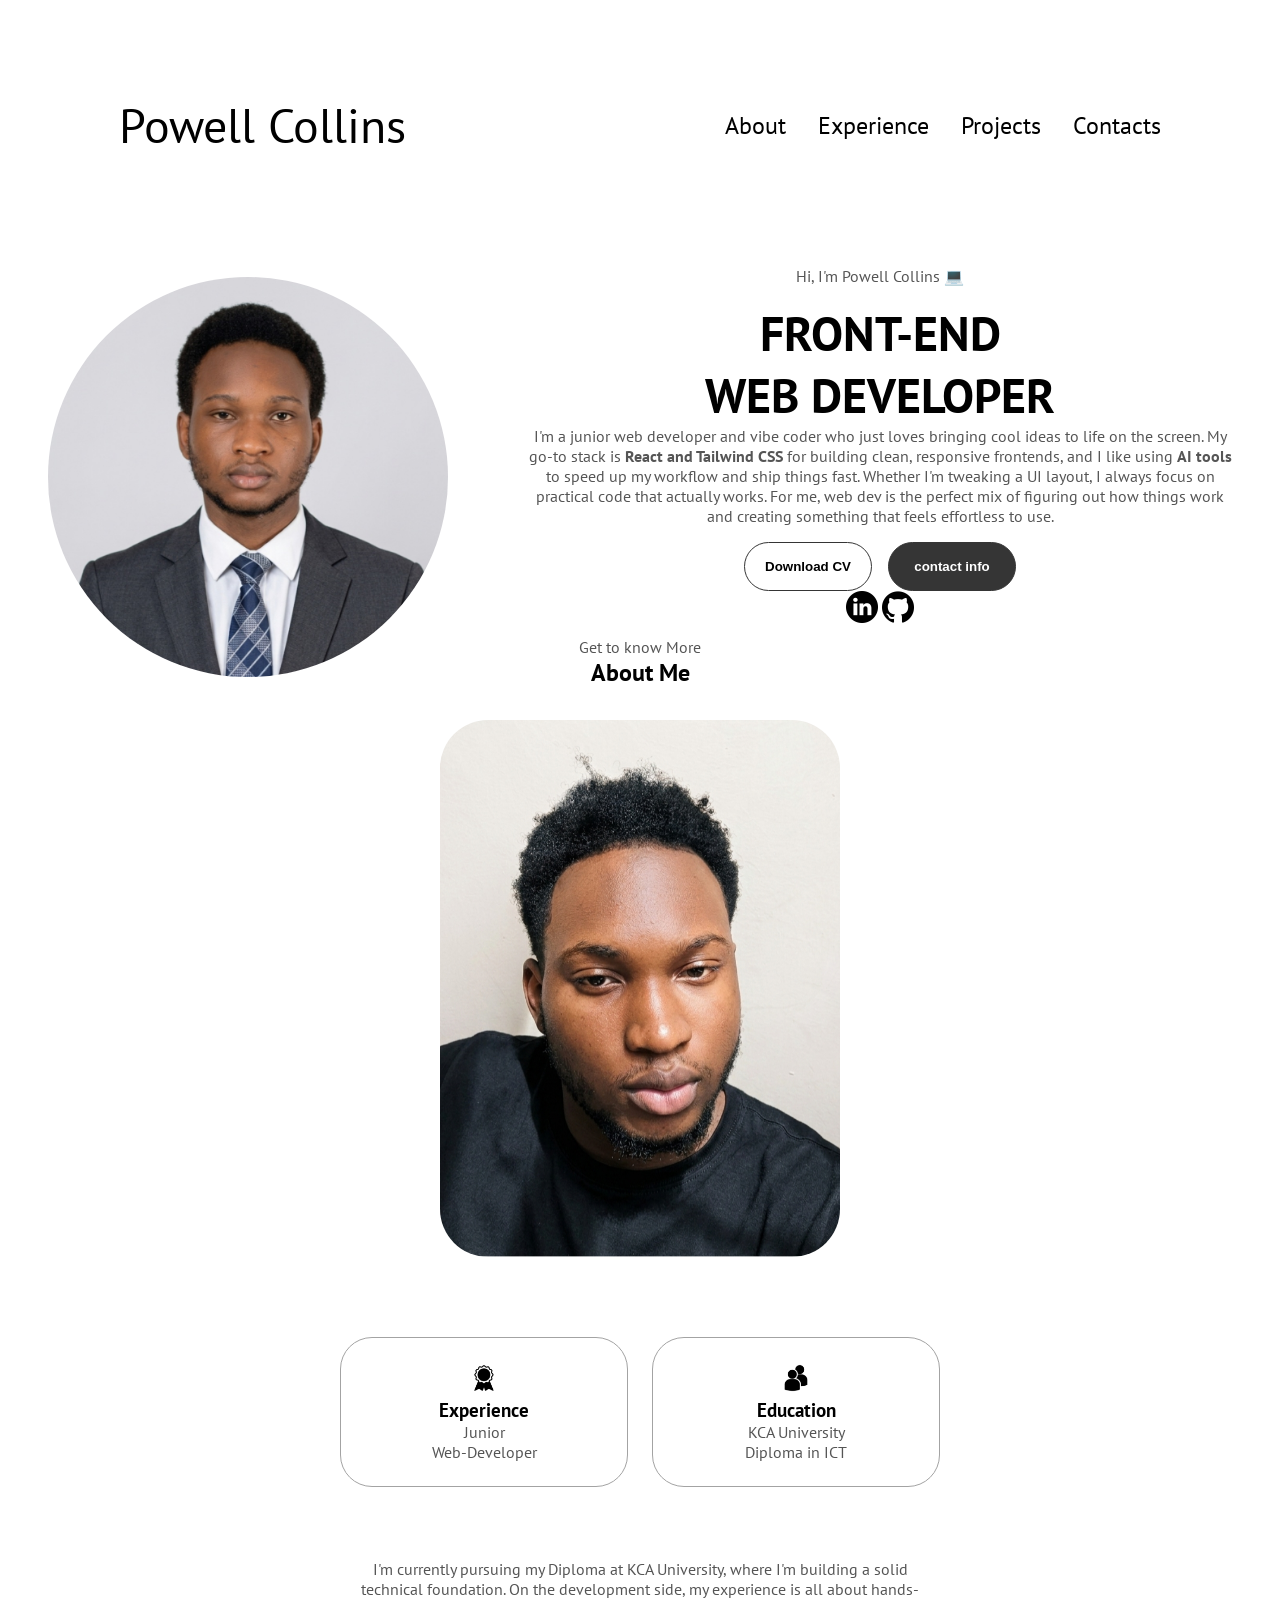
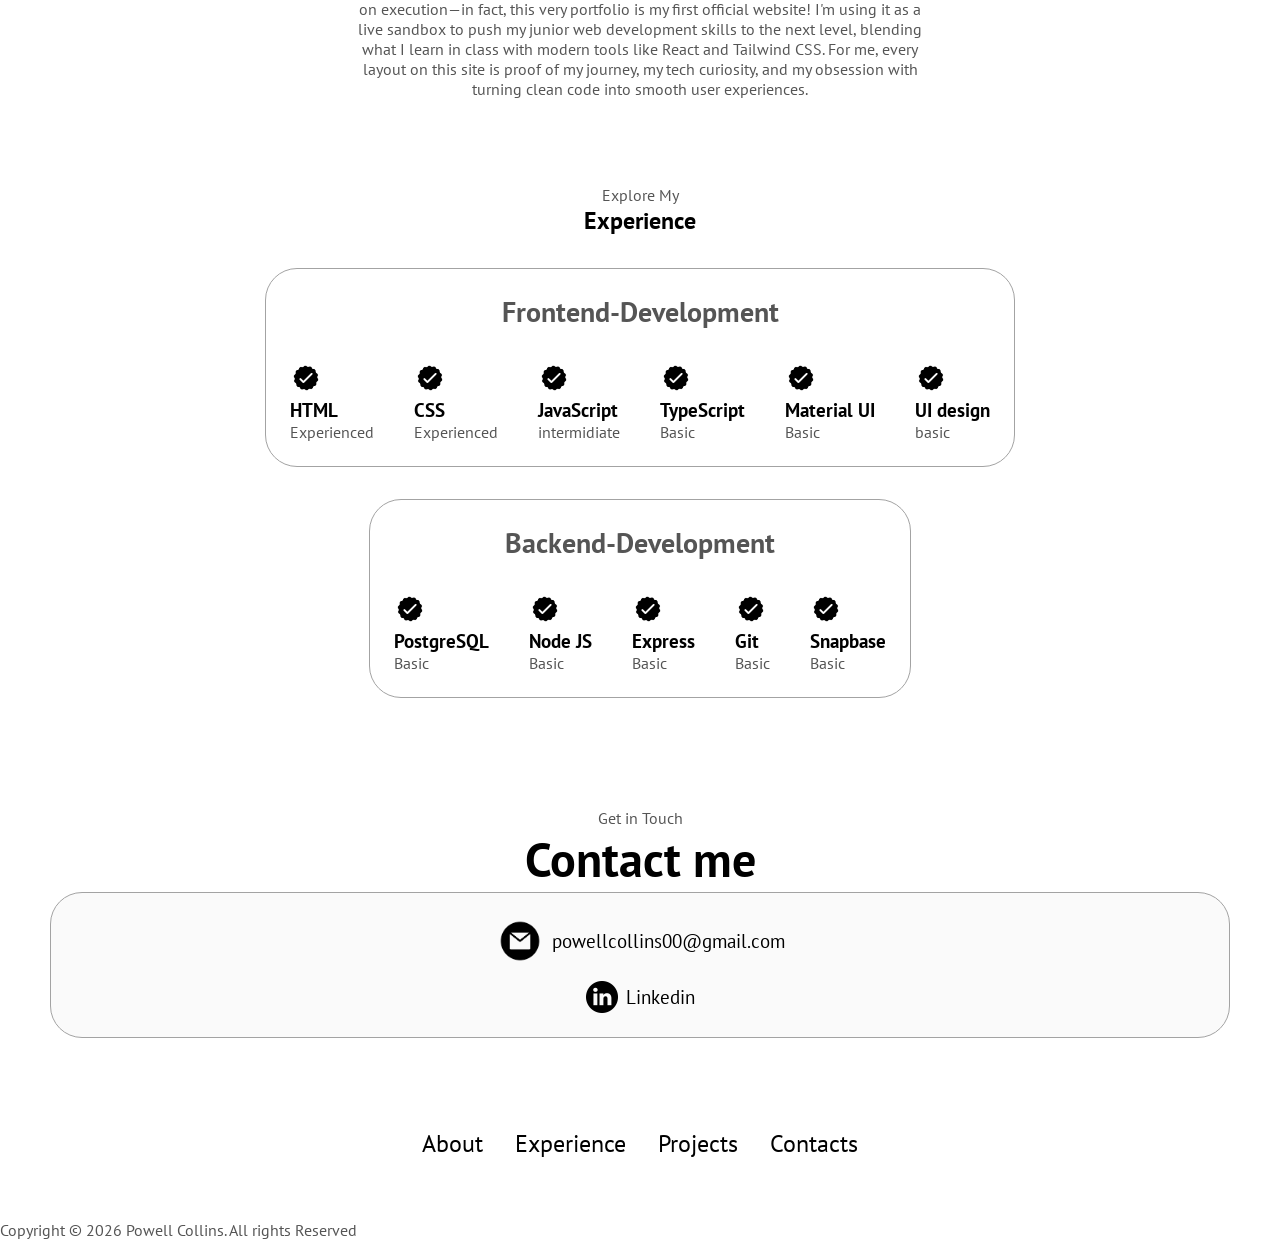
==== index.html @ ca12ecb3 "Initial commit" ====
<!DOCTYPE html>
<html lang="en">
<head>
    <meta charset="UTF-8">
    <meta name="viewport" content="width=device-width, initial-scale=1.0">
    <title>My portfolio</title>
    <link rel="stylesheet" href="styles/styles.css">
    <link rel="stylesheet" href="styles/mediaqueries.css">
</head>
<body>
    <nav id="desktop-nav">
        <div class="logo"> Powell Collins</div>
        <div>
            <ul class="nav-links">
                <li><a href="#about">About</a></li>
                <li><a href="#experience">Experience</a></li>
                <li><a href="#projects">Projects</a></li>
                <li><a href="#contact">Contacts</a></li>
            </ul>
        </div>
    </nav>
    <nav id="hamburger-nav">
        <div class="logo"> Powell Collins</div>
        <div class="hamburger-menu">
            <div class="hamburger-icon" onclick="toggleMenu()">
                <span></span>
                <span></span>
                <span></span>
            </div>
            <div class="menu-links">
                <li><a href="#about" onclick="toggleMenu()">About</a></li>
                <li><a href="#experience" onclick="toggleMenu()">Experience</a></li>
                <li><a href="#projects" onclick="toggleMenu()">Projects</a></li>
                <li><a href="#contact" onclick="toggleMenu()">Contacts</a></li>
            </div>
        </div>
    </nav>
    <section id="profile">
        <div class="section__pic-container">
            <img class="profile-pic" src="./assets/profile pic.jpeg" alt="Powell Collins profile picture">
        </div>
      <div class="section__text">
            <p class="section__text__p">Hi, I'm Powell Collins 💻</p>
            <h1 class="title">FRONT-END <br> WEB DEVELOPER</h1>
            <p class="section__text__p">I'm a junior web developer and vibe coder who just loves bringing cool ideas to life on the screen. My go-to stack is <strong>React and Tailwind CSS</strong> for building clean, 
            responsive frontends, and I like using <strong>AI tools</strong> to speed up my workflow and ship things fast. Whether I'm tweaking a UI layout, 
            I always focus on practical code that actually works. For me, web dev is the perfect mix of figuring out how things work and creating something that feels effortless to use.
        </p>
        <div class="btn-container">
            <button class="btn__color-2 btn" 
            onclick="window.open('./assets/RESUME.pdf')">Download CV
        </button>
            <button class="btn__color-1 btn" 
            onclick="location.href='./#contact'">contact info
        </button>
         </div>
         <div id="social-containers">
            <img src="./assets/linkedin.png" alt="My linkedin profile"
            class="icon" onclick="location.href='https://www.linkedin.com/in/powell-collins-b70583198'">
            <img src="./assets/github.png" alt="My github profile"
            class="icon" onclick="location.href='https://www.github.com/Onyasswith2s'">
         </div>
    </div>
    </section>
    <section id="about">
        <p class="about__text_p1">Get to know More</p>
        <h1 class="about__title">About Me</h1>
        <div class="about-container">
            <div class="about__pic-container">
               <img class="about__pic" 
                     src="./assets/about me.png" 
                    alt="About Powell Collins Picture">
            </div>
            <div class="about-details-container">
                <div class="about-container">
                    <div class="detail-container">
                        <img class="icon" 
                            src="./assets/experience.png" 
                            alt="experience icon">
                         <h3> Experience</h3>
                         <p> Junior<br> Web-Developer</p>
                    </div>
                    <div class="detail-container">
                        <img class="icon" 
                            src="./assets/education.png" 
                            alt="education icon">
                            <h3> Education</h3>
                         <p> KCA University<br>Diploma in ICT</p>
                    </div>
                </div>
                <div class="text-container">
                    <p class="about-text-p">
                        I'm currently pursuing my Diploma at KCA University, 
                        where I'm building a solid technical foundation. On the development side, 
                        my experience is all about hands-on execution—in fact, 
                        this very portfolio is my first official website! I'm using it as a live sandbox to push my junior web development skills to the next level, blending what I learn in class with modern tools like React and Tailwind CSS. For me, every layout on this site is proof of my journey, my tech curiosity, and my obsession with turning clean code into smooth user experiences.
                    </p>
                </div>
            </div>
        </div>
        <!--<img class="icon-arrow"
        src="./assets/arrow.png" 
        alt="Arrow icon" 
        onclick="location.href='./#experience'"
        />-->
    </section>
    <section id="experience">
        <p class="about__text_p1">Explore My</p>
        <h1 class="about__title">Experience</h1>
        <div class="exp-detail-container">
            <div class="about-container">
                <div class="detail-container">
                    <h2 class="exp-sub-title">Frontend-Development</h2>
                    <div class="artical-container">
                        <article>
                            <img class="icon"
                             src="./assets/checkmark.png" 
                             alt="experience">
                             <div>
                                <h3>HTML</h3>
                                <p>Experienced</p>
                             </div>
                        </article>
                        <article>
                            <img class="icon"
                             src="./assets/checkmark.png" 
                             alt="experience">
                             <div>
                                <h3>CSS</h3>
                                <p>Experienced</p>
                             </div>
                        </article>
                        <article>
                            <img class="icon"
                             src="./assets/checkmark.png" 
                             alt="experience">
                             <div>
                                <h3>JavaScript</h3>
                                <p>intermidiate</p>
                             </div>
                        </article>
                        <article>
                            <img class="icon"
                             src="./assets/checkmark.png" 
                             alt="experience">
                             <div>
                                <h3>TypeScript</h3>
                                <p>Basic</p>
                             </div>
                        </article>
                        <article>
                            <img class="icon"
                             src="./assets/checkmark.png" 
                             alt="experience">
                             <div>
                                <h3>Material UI</h3>
                                <p>Basic</p>
                             </div>
                        </article>
                        <article>
                            <img class="icon"
                             src="./assets/checkmark.png" 
                             alt="experience">
                             <div>
                                <h3>UI design</h3>
                                <p>basic</p>
                             </div>
                        </article>
                    </div>
                </div>
               <div class="detail-container">
                    <h2 class="exp-sub-title">Backend-Development</h2>
                    <div class="artical-container">
                        <article>
                            <img class="icon"
                             src="./assets/checkmark.png" 
                             alt="experience">
                             <div>
                                <h3>PostgreSQL</h3>
                                <p>Basic</p>
                             </div>
                        </article>
                        <article>
                            <img class="icon"
                             src="./assets/checkmark.png" 
                             alt="experience">
                             <div>
                                <h3>Node JS</h3>
                                <p>Basic</p>
                             </div>
                        </article>
                        <article>
                            <img class="icon"
                             src="./assets/checkmark.png" 
                             alt="experience">
                             <div>
                                <h3>Express</h3>
                                <p>Basic</p>
                             </div>
                        </article>
                        <article>
                            <img class="icon"
                             src="./assets/checkmark.png" 
                             alt="experience">
                             <div>
                                <h3>Git</h3>
                                <p>Basic</p>
                             </div>
                        </article>
                        <article>
                            <img class="icon"
                             src="./assets/checkmark.png" 
                             alt="experience">
                             <div>
                                <h3>Snapbase</h3>
                                <p>Basic</p>
                             </div>
                        </article>
                    </div>
                </div>
            </div>
        </div>
    </section>
    <section id="contact">
        <p class="about__text_p1">Get in Touch</p>
        <h1 class="title">Contact me</h1>
        <div class="contact-info--upper-container">
          <div class="contact-info-container">
            <img class="icon email-icon"
            src="./assets/email.png" 
            alt="Email Icon">
            <p><a href="mailto:powellcollins00@gmail.com">
            powellcollins00@gmail.com </a>
            </p>
          </div>
          <div class="contact-info-container">
            <img class="icon contact-icon"
            src="./assets/linkedin.png" 
            alt="linkedin Icon">
            <p><a href="https://www.linkedin.com/in/powell-collins-a682a32ba/">
            Linkedin</a>
            </p>
          </div>
        </div>
    </section>
    <footer>
        <nav>
            <div class="nav-link-containers">
                <ul class="nav-links">
                <li><a href="#about">About</a></li>
                <li><a href="#experience">Experience</a></li>
                <li><a href="#projects">Projects</a></li>
                <li><a href="#contact">Contacts</a></li>
            </ul>
            </div>
        </nav>
        <p>Copyright &#169; 2026 Powell Collins. All rights Reserved </p>
    </footer>
    <script src="script.js"></script>
</body>
</html>
---- styles/styles.css ----
/*GENERAL*/


@import url('https://fonts.googleapis.com/css2?family=Old+Standard+TT:ital,wght@0,400;0,700;1,400&family=PT+Sans:ital,wght@0,400;0,700;1,400;1,700&family=Poppins:ital,wght@0,100;0,200;0,300;0,400;0,500;0,600;0,700;0,800;0,900;1,100;1,200;1,300;1,400;1,500;1,600;1,700;1,800;1,900&display=swap');

* {
    margin: 0;
    padding: 0;
    grid-template-columns: repeat(auto-fit, minmax (350px, 1fr));
}

body {
    font-family:"PT Sans", sans-serif; 
}
html {
    scroll-behavior: smooth;
}

p {
    color: rgb(85, 85, 85);
}

/*TRANSITION*/

a, 
.btn {
    transition: all 300ms ease;
}

/*DESKTOP NAV*/

#desktop-nav {
    height: 250px;
}

nav,
.nav-links {
    display: flex;
}
nav {
    justify-content: space-around;
    align-items: center;
    height: 17vh;
}

.nav-links {
    gap: 2rem;
    list-style: none;
    font-size: 1.5rem;
}

a {
    color: black;
    text-decoration: none;
    text-decoration-color: white;
}

a:hover {
    color: grey;
    text-decoration:underline;
    text-underline-offset: 0.3rem;
    text-decoration-color: rgb(181, 181, 181);
}

.logo {
    font-size: 3rem;
    margin-right: 5rem;
}

.logo:hover{
    cursor: default;
}

/*HUMBERGER MENU*/

#hamburger-nav {
    display: none;
}

.hamburger-menu {
    position: relative;
    display: inline-block;
}

.hamburger-icon {
    display: flex;
    flex-direction: column;
    justify-content: space-between;
    height: 24px;
    width: 30px;
    cursor: pointer;
}

.hamburger-icon span {
    width: 30px;
    height: 2px;
    background-color:black;
    transition: all 0.3s ease-in-out;
}

.hamburger-line {
    font-size: small;
}

.menu-links {
    position: absolute;
    top: 100%;
    right: 0%;
    background-color: white;
    width: fit-content;
    max-height: 0;
    overflow: hidden;
    transition: all 0.3 ease-in-out;
}

.menu-links a {
    display: block;
    padding: 10px;
    text-align: center;
    font-size: 1.5rem;
    color: black;
    text-decoration: none;
    transition: all 0.3 ease-in-out;
}

.menu-links li{
    list-style: none;
}

.menu-links.open {
    max-height: 300px;
}

.menu-links:hover a {
    color: grey;
    transition: color, 0.3s, ease-in-out;
    text-decoration-color: rgb(181, 181, 181);
}

.hamburger-icon.open span:first-child {
    transform: rotate(45deg) translate(10px, 5px);
}

.hamburger-icon.open span:nth-child(2) {
    opacity: 0;
}

.hamburger-icon.open span:last-child {
    transform: rotate(-45deg) translate(10px, -5px);
}

.hamburger-icon span:first-child {
    transform: none;
    opacity: 1;
}

/*SECTIONS*/
section {
    padding-top: 3vh;
    padding-bottom: 3vh;
    margin: 0 10rem;
    box-sizing: border-box;
    min-height: fit-content;
}


.section-container {
    display: flex;
}

/*PROFILE SECTION*/
#profile{
    display: flex;
    justify-content: center;
    gap: 5rem;
    height: 40vh;
}

.section__pic-container {
    display: flex;
    margin: auto 0;
    height: 400px;
    width: 400px;
}

.profile-pic {
    height: 400px;
    width: 400px;
    border-radius: 50%;
    object-fit: cover;
    margin-bottom: 2em;
}

.section__text {
    align-self: center;
    text-align: center;
    margin-top: 2rem;
}

.section-text p {
    font-weight: 600;
}
.section__text__p {
    text-align: center;
    font-size: 1rem;
    margin-bottom: 1rem;
}

.title {
    font-size: 3em;
    text-align: center;
}
#social-container {
    display: flex;
    justify-content: center;
    margin-top: 1rem;
    gap: 1rem;
}

/*ICONS*/
.icon {cursor: pointer;
    height: 2rem;
}

/*BUTTONS*/
.btn-container {
    display: flex;
    justify-content: center;
    gap: 1rem;
}

.btn {
    font-weight: 600;
    transition: all 300ms ease;
    padding: 1rem;
    width: 8rem;
    border-radius: 2rem;
}

.btn__color-1,
.btn__color-2 {
    border: rgb(53, 53, 53) 0.1rem solid;
}

.btn__color-1:hover,
.btn__color-2:hover {
    cursor: pointer;
}

.btn__color-1,
.btn__color-2:hover {
    background: rgb(53, 53, 53);
    color: white;
}

.btn__color-1:hover {
    background: rgb(0, 0, 0);
}

.btn__color-2{
    background: none;
}

.btn__color-2:hover {
    border: rgb(225, 225, 225) 0.1rem solid;
}

.btn-container {
    gap: 1rem;
}

/*ABOUT SECTION*/

#about {
    position: relative;
    /*margin-left: 10rem;
    display: flex;
    justify-content: center;
    gap: 5rem;
    height: 40vh;*/
}

.about-container {
    gap: 2rem;
    margin-bottom: 2rem;
    margin-top: 2rem;
    display: flex;
    justify-content: center;
    gap: 5rem;
    height: 40vh;
}

.about-details-container {
    justify-content: center;
    flex-direction: column;
    display: flex;
    height: 30vh;
    margin-top: 2rem;
}

.about__pic {
   width: 450px;
   height: 600px;
   object-fit: cover;
   border-radius: 3rem;
}           

.icon-arrow {
    position: absolute;
    right: -1.5rem;
    bottom: 15rem;
    width: 35px;
    cursor: pointer;

}

.detail-container {
    padding: 1.5rem;
    flex: 1;
    background: white;
    border-radius: 2rem;
    border: rgb(53, 53, 53) 0.1rem solid;
    border-color: rgb(163, 163, 163);
    text-align: center;
    overflow: hidden;
}

.about-text-p {
    text-align: center;
    font-size: 1rem;
    margin-top: 2.5rem;
}

.about-container {
    gap: 4rem;
    height: 40%;
    overflow: hidden;

}

.about__pic-container {
    height: 650px;
    width: 500px;
    margin: auto;
}

.about__title {
    text-align: center;
}

.about__text_p1 {
    text-align: center;
}

/*EXPERIENCE SECTION*/
#experience {
    position: relative;
    margin-bottom: 1.5rem;
}

.exp-sub-title {
    color: rgb(85, 85, 85);
    font-weight: 600;
    font-size: 1.75rem;
    margin-bottom: 2rem;
}

.exp-detail-container {
    display: flex;
    justify-content: center;
    flex-direction: column;
}

.artical-container {
    display: flex;
    text-align: initial;
    flex-wrap: wrap;
    flex-direction: row;
    gap: 2.5rem;
    justify-content: space-around;
}

.artical {
    display: flex;
    width: 10rem;
    justify-content: space-around;
    gap: 0.5rem;
}

.artical .icon {
    cursor: default;
}

/*CONTACT*/

#contact {
    display: flex;
    justify-content: flex-start;
    flex-direction: column;
    margin-top: 1.5rem;
}

.contact-info--upper-container {
    justify-content: center;
    border-radius: 2rem;
    border: rgb(53, 53, 53) 0.1rem solid;
    border-color: rgb(163, 163, 163);
    background: rgb(250, 250, 250);
    margin: 0.1rem;
    padding: 0.5rem;
    overflow: hidden;
}

.contact-info-container {
    display: flex;
    align-items: center;
    justify-content: center;
    gap: 0.5rem;
    margin: 1rem;
}

.contact-info-container p {
    font-size: larger;
}

.contact-icon {
    cursor: default;
}

.email-icon {
    height: 3rem;
}

/*FOOTER SECTION*/

.footer {
    height: 26vh;
    margin: 0 1rem;
}

.footer p{
    text-align: center;
}
---- styles/mediaqueries.css ----
/* ============================================
   MEDIA QUERY: Tablets & Phones (max-width: 700px)
   Tailored to Powell Collins portfolio structure
   ============================================ */
@media screen and (max-width: 700px) {

  html, body {
    overflow-x: hidden;
    width: 100%;
  }

  /* ---------- NAV SWAP ---------- */
  #desktop-nav {
    display: none;
  }

  #hamburger-nav {
    display: flex;
    justify-content: space-between;
    align-items: center;
    height: 12vh;
    padding: 0 1.5rem;
  }

  .menu-links {
    z-index: 10;
  }

  /* ---------- SECTIONS: kill the fixed height + huge side margins ---------- */
  section {
    height: auto;
    min-height: fit-content;
    margin: 0 1.5rem;
    padding-top: 3vh;
    padding-bottom: 3vh;
  }

  /* ---------- PROFILE SECTION ---------- */
  #profile {
    flex-direction: column;
    gap: 2rem;
    height: auto;
    text-align: center;
  }

  .section__pic-container {
    width: 250px;
    height: 250px;
    margin: 0 auto;
  }

  .profile-pic {
    width: 250px;
    height: 250px;
  }

  .section__text {
    margin-top: 2rem;
  }

  .title {
    font-size: 2rem;
  }

  .btn-container {
    flex-direction: column;
    align-items: center;
    gap: 1rem;
  }

  .btn {
    width: 12rem;
  }

  /* fix: HTML uses id="social-containers" (plural) */
  #social-containers {
    display: flex;
    justify-content: center;
    gap: 1.5rem;
    margin-top: 1rem;
  }

  /* ---------- ABOUT SECTION ---------- */
  .about-container {
    flex-direction: column;
    height: auto;
    gap: 2rem;
  }

  .about__pic-container {
    width: 250px;
    height: 320px;
    margin: 0 auto;
  }

  .about__pic {
    width: 250px;
    height: 320px;
  }

  .about-details-container {
    margin-top: 0;
    height: auto;
  }

  .about-details-container .about-container {
    flex-direction: row;
    gap: 1rem;
    height: auto;
  }

  .detail-container {
    padding: 1rem;
  }

  .about-text-p {
    margin-top: 1.5rem;
    padding: 0 0.5rem;
  }

  /* ---------- EXPERIENCE SECTION ---------- */
  #experience {
    margin-bottom: 2rem;
  }

  .exp-detail-container .about-container {
    flex-direction: column;
    height: auto;
    gap: 2rem;
  }

  .artical-container {
    justify-content: center;
    gap: 1.5rem;
  }

  /* ---------- CONTACT SECTION ---------- */
  #contact {
    height: auto;
    margin-top: 2rem;
  }

  .contact-info--upper-container {
    flex-direction: column;
  }

  .contact-info-container {
    flex-wrap: wrap;
    text-align: center;
  }

  /* ---------- FOOTER ---------- */
  footer {
    height: auto;
    margin: 0 1rem;
    padding: 1.5rem 0;
  }

  .nav-link-containers .nav-links {
    flex-direction: column;
    align-items: center;
    gap: 1rem;
  }
}

/* ============================================
   MEDIA QUERY: Tablets / small laptops
   (max-width: 1300px, min-width: 701px)
   Fixes the about-section picture/text overflow
   that happens in this in-between range
   ============================================ */
@media screen and (max-width: 1300px) and (min-width: 701px) {

  /* Section margin was a flat 10rem (160px) per side —
     that's fine on a big laptop screen but way too much
     once the viewport shrinks. Let it scale instead. */
  section {
    margin: 0 3rem;
  }

  /* Stack picture above text instead of forcing them
     side-by-side into a shrinking space */
  .about-container {
    flex-direction: column;
    align-items: center;
    height: auto;
    gap: 2rem;
  }

  /* Replace the fixed 500px/650px box with a fluid one
     that can never exceed the section's width */
  .about__pic-container {
    width: min(400px, 70vw);
    height: auto;
    aspect-ratio: 3 / 4;
    margin: 0 auto;
  }

  .about__pic {
    width: 100%;
    height: 100%;
  }

  .about-details-container {
    width: 100%;
    max-width: 600px;
    margin: 1rem auto 0;
    height: auto;
  }

  /* the nested .about-container that holds the two
     Experience/Education detail cards — keep them
     side by side but let them wrap if needed */
  .about-details-container .about-container {
    flex-direction: row;
    flex-wrap: wrap;
    height: auto;
    gap: 1.5rem;
  }

  .about-text-p {
    padding: 0 1rem;
  }
}

/* ============================================
   MEDIA QUERY: Small phones (max-width: 400px)
   Extra tightening for the smallest screens
   ============================================ */
@media screen and (max-width: 400px) {

  section {
    margin: 0 1rem;
  }

  .title {
    font-size: 1.6rem;
  }

  .section__pic-container,
  .profile-pic {
    width: 180px;
    height: 180px;
  }

  .about__pic-container,
  .about__pic {
    width: 200px;
    height: 260px;
  }

  .btn {
    width: 100%;
  }
}
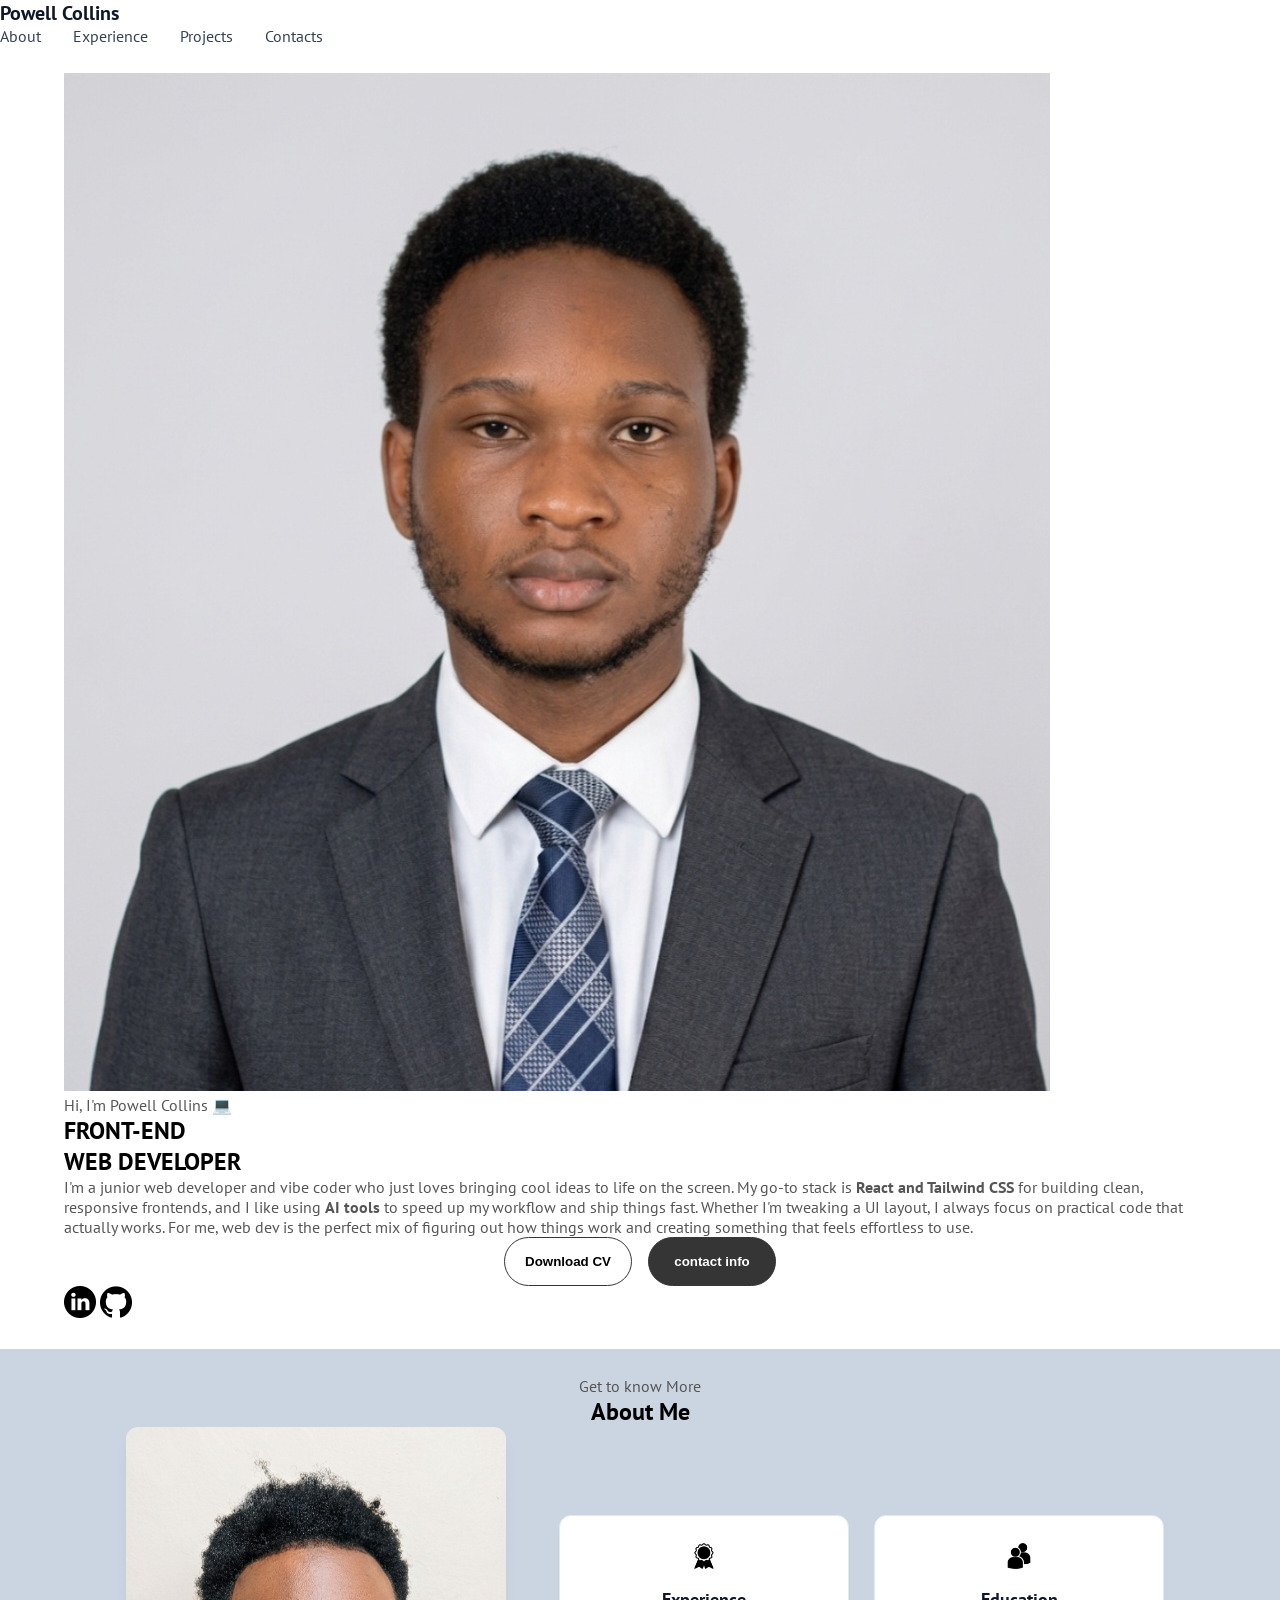
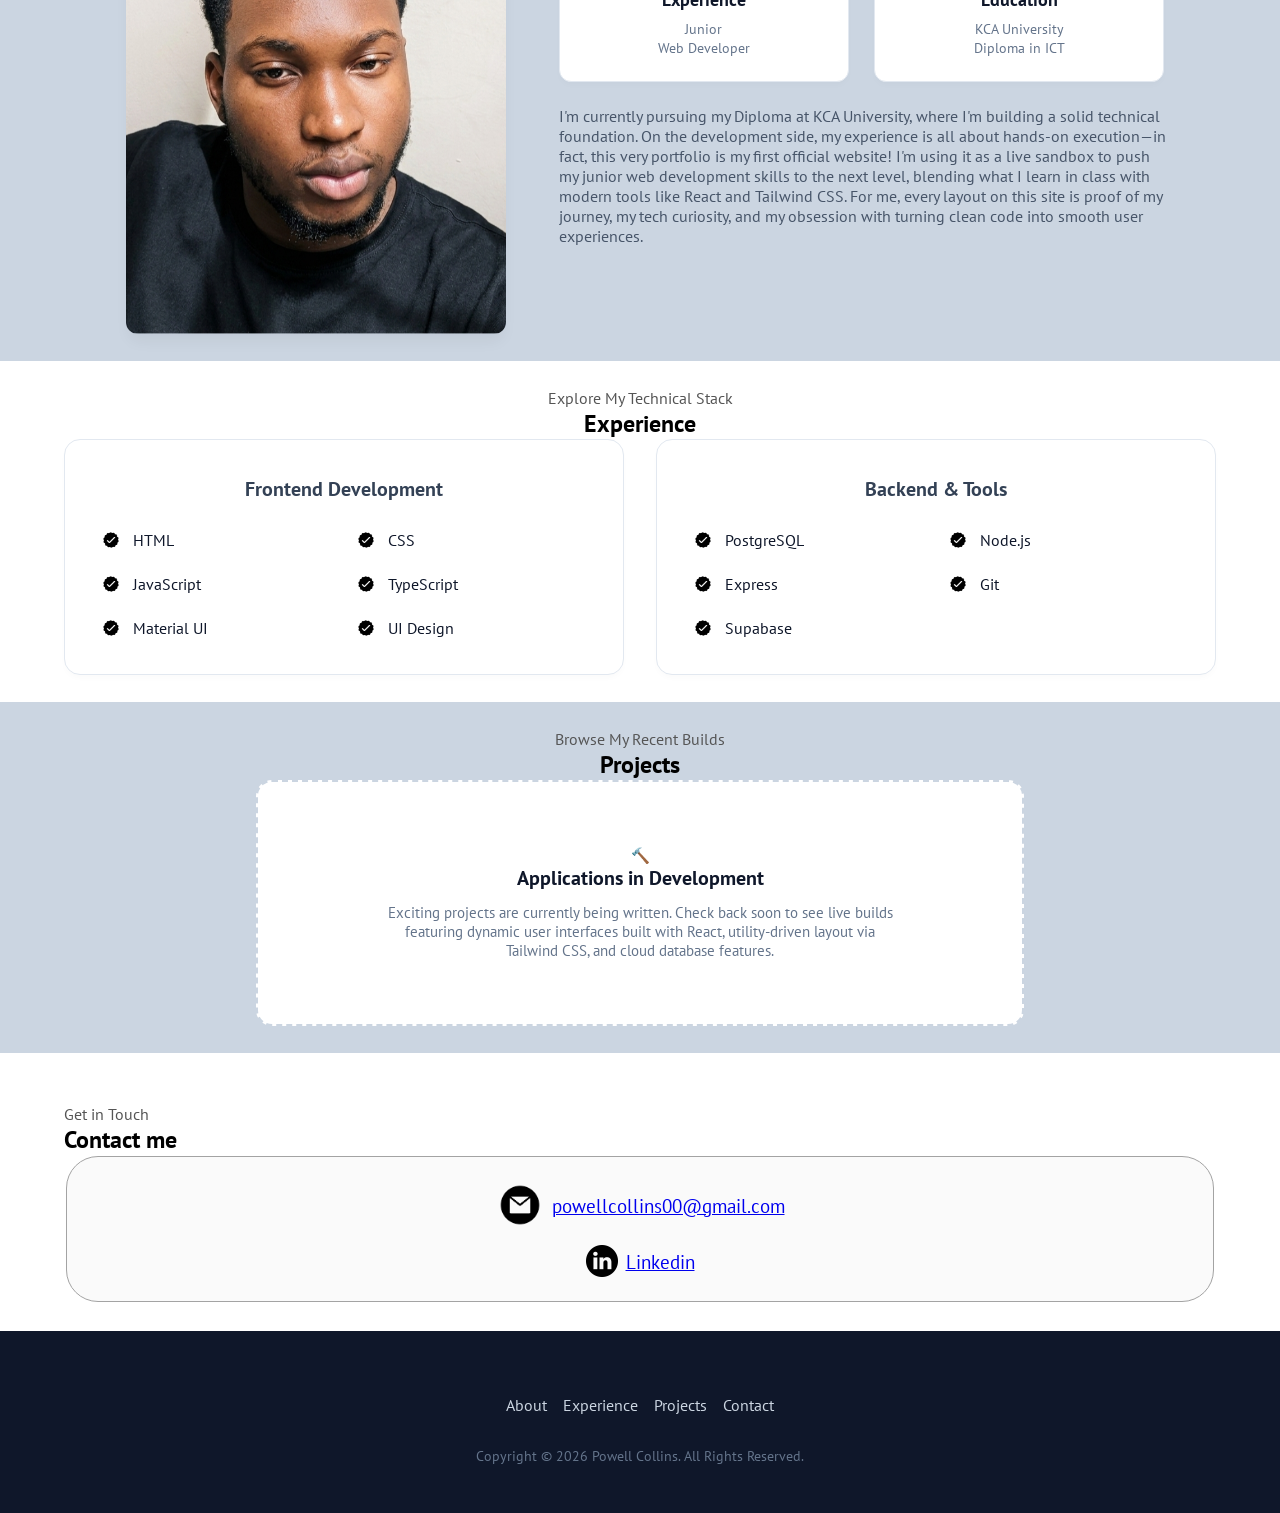
==== commit 7a333134: "Refactor layout and responsive styles Rework HTML structure and overhaul CSS for a modern, responsiv" ====
--- a/index.html
+++ b/index.html
@@ -49,178 +49,129 @@
         <div class="btn-container">
             <button class="btn__color-2 btn" 
             onclick="window.open('./assets/RESUME.pdf')">Download CV
-        </button>
+         </button>
             <button class="btn__color-1 btn" 
             onclick="location.href='./#contact'">contact info
-        </button>
-         </div>
-         <div id="social-containers">
-            <img src="./assets/linkedin.png" alt="My linkedin profile"
-            class="icon" onclick="location.href='https://www.linkedin.com/in/powell-collins-b70583198'">
-            <img src="./assets/github.png" alt="My github profile"
-            class="icon" onclick="location.href='https://www.github.com/Onyasswith2s'">
-         </div>
-    </div>
+         </button>
+            </div>
+               <div class="social-containers">
+                <img src="./assets/linkedin.png" alt="My linkedin profile"
+               class="icon" onclick="location.href='https://www.linkedin.com/in/powell-collins-b70583198'">
+               <img src="./assets/github.png" alt="My github profile"
+             class="icon" onclick="location.href='https://www.github.com/Onyasswith2s'">
+            </div>
+        </div>
     </section>
-    <section id="about">
-        <p class="about__text_p1">Get to know More</p>
-        <h1 class="about__title">About Me</h1>
-        <div class="about-container">
-            <div class="about__pic-container">
-               <img class="about__pic" 
-                     src="./assets/about me.png" 
-                    alt="About Powell Collins Picture">
-            </div>
-            <div class="about-details-container">
-                <div class="about-container">
-                    <div class="detail-container">
-                        <img class="icon" 
-                            src="./assets/experience.png" 
-                            alt="experience icon">
-                         <h3> Experience</h3>
-                         <p> Junior<br> Web-Developer</p>
-                    </div>
-                    <div class="detail-container">
-                        <img class="icon" 
-                            src="./assets/education.png" 
-                            alt="education icon">
-                            <h3> Education</h3>
-                         <p> KCA University<br>Diploma in ICT</p>
+    <section id="about" class="section-wrapper bg-alt">
+            <div class="container">
+                <p class="section-tagline">Get to know More</p>
+                <h2 class="section-title">About Me</h2>
+                
+                <div class="about-grid">
+                    <div class="about-img-box">
+                       <img alt="Powell working on programming concepts" src="./assets/about me.png" class="about-img">
+                    </div>
+                    <div class="about-content">
+                        <div class="card-grid">
+                            <div class="info-card">
+                                <img alt="" src="./assets/experience.png" class="card-icon">
+                                <h3>Experience</h3>
+                                <p>Junior<br>Web Developer</p>
+                            </div>
+                            <div class="info-card">
+                                <img alt="" src="./assets/education.png" class="card-icon">
+                                <h3>Education</h3>
+                                <p>KCA University<br>Diploma in ICT</p>
+                            </div>
+                        </div>
+                        <p class="about-narrative">
+                            I'm currently pursuing my Diploma at KCA University, 
+                            where I'm building a solid technical foundation. On the development side, 
+                            my experience is all about hands-on execution—in fact, 
+                            this very portfolio is my first official website! 
+                            I'm using it as a live sandbox to push my junior web development skills to the next level, 
+                            blending what I learn in class with modern tools like React and Tailwind CSS. For me, every layout on this site is proof of my journey, 
+                            my tech curiosity, and my obsession with turning clean code into smooth user experiences.
+                        </p>
                     </div>
                 </div>
-                <div class="text-container">
-                    <p class="about-text-p">
-                        I'm currently pursuing my Diploma at KCA University, 
-                        where I'm building a solid technical foundation. On the development side, 
-                        my experience is all about hands-on execution—in fact, 
-                        this very portfolio is my first official website! I'm using it as a live sandbox to push my junior web development skills to the next level, blending what I learn in class with modern tools like React and Tailwind CSS. For me, every layout on this site is proof of my journey, my tech curiosity, and my obsession with turning clean code into smooth user experiences.
-                    </p>
+            </div>
+        </section>
+    <section id="experience" class="section-wrapper">
+            <div class="container">
+                <p class="section-tagline">Explore My Technical Stack</p>
+                <h2 class="section-title">Experience</h2>
+                
+                <div class="experience-grid">
+                    <div class="tech-panel">
+                        <h3 class="panel-title">Frontend Development</h3>
+                        <div class="skills-list">
+                            <article class="skill-item">
+                                <img alt="" src="./assets/checkmark.png" class="check-icon">
+                                <span class="skill-name">HTML</span>
+                            </article>
+                            <article class="skill-item">
+                                <img alt="" src="./assets/checkmark.png" class="check-icon">
+                                <span class="skill-name">CSS</span>
+                            </article>
+                            <article class="skill-item">
+                                <img alt="" src="./assets/checkmark.png" class="check-icon">
+                                <span class="skill-name">JavaScript</span>
+                            </article>
+                            <article class="skill-item">
+                                <img alt="" src="./assets/checkmark.png" class="check-icon">
+                                <span class="skill-name">TypeScript</span>
+                            </article>
+                            <article class="skill-item">
+                                <img alt="" src="./assets/checkmark.png" class="check-icon">
+                                <span class="skill-name">Material UI</span>
+                            </article>
+                            <article class="skill-item">
+                                <img alt="" src="./assets/checkmark.png" class="check-icon">
+                                <span class="skill-name">UI Design</span>
+                            </article>
+                        </div>
+                    </div>
+                    
+                    <div class="tech-panel">
+                        <h3 class="panel-title">Backend & Tools</h3>
+                        <div class="skills-list">
+                            <article class="skill-item">
+                                <img alt="" src="./assets/checkmark.png" class="check-icon">
+                                <span class="skill-name">PostgreSQL</span>
+                            </article>
+                            <article class="skill-item">
+                                <img alt="" src="./assets/checkmark.png" class="check-icon">
+                                <span class="skill-name">Node.js</span>
+                            </article>
+                            <article class="skill-item">
+                                <img alt="" src="./assets/checkmark.png" class="check-icon">
+                                <span class="skill-name">Express</span>
+                            </article>
+                            <article class="skill-item">
+                                <img alt="" src="./assets/checkmark.png" class="check-icon">
+                                <span class="skill-name">Git</span>
+                            </article>
+                            <article class="skill-item">
+                                <img alt="" src="./assets/checkmark.png" class="check-icon">
+                                <span class="skill-name">Supabase</span>
+                            </article>
+                        </div>
+                    </div>
                 </div>
             </div>
-        </div>
-        <!--<img class="icon-arrow"
-        src="./assets/arrow.png" 
-        alt="Arrow icon" 
-        onclick="location.href='./#experience'"
-        />-->
-    </section>
-    <section id="experience">
-        <p class="about__text_p1">Explore My</p>
-        <h1 class="about__title">Experience</h1>
-        <div class="exp-detail-container">
-            <div class="about-container">
-                <div class="detail-container">
-                    <h2 class="exp-sub-title">Frontend-Development</h2>
-                    <div class="artical-container">
-                        <article>
-                            <img class="icon"
-                             src="./assets/checkmark.png" 
-                             alt="experience">
-                             <div>
-                                <h3>HTML</h3>
-                                <p>Experienced</p>
-                             </div>
-                        </article>
-                        <article>
-                            <img class="icon"
-                             src="./assets/checkmark.png" 
-                             alt="experience">
-                             <div>
-                                <h3>CSS</h3>
-                                <p>Experienced</p>
-                             </div>
-                        </article>
-                        <article>
-                            <img class="icon"
-                             src="./assets/checkmark.png" 
-                             alt="experience">
-                             <div>
-                                <h3>JavaScript</h3>
-                                <p>intermidiate</p>
-                             </div>
-                        </article>
-                        <article>
-                            <img class="icon"
-                             src="./assets/checkmark.png" 
-                             alt="experience">
-                             <div>
-                                <h3>TypeScript</h3>
-                                <p>Basic</p>
-                             </div>
-                        </article>
-                        <article>
-                            <img class="icon"
-                             src="./assets/checkmark.png" 
-                             alt="experience">
-                             <div>
-                                <h3>Material UI</h3>
-                                <p>Basic</p>
-                             </div>
-                        </article>
-                        <article>
-                            <img class="icon"
-                             src="./assets/checkmark.png" 
-                             alt="experience">
-                             <div>
-                                <h3>UI design</h3>
-                                <p>basic</p>
-                             </div>
-                        </article>
-                    </div>
+        </section>
+   <section id="projects" class="section-wrapper bg-alt">
+            <div class="container">
+                <p class="section-tagline">Browse My Recent Builds</p>
+                <h2 class="section-title">Projects</h2>
+                <div class="placeholder-project-card">
+                    <p class="placeholder-emoji">🔨</p>
+                    <h3>Applications in Development</h3>
+                    <p>Exciting projects are currently being written. Check back soon to see live builds featuring dynamic user interfaces built with React, utility-driven layout via Tailwind CSS, and cloud database features.</p>
                 </div>
-               <div class="detail-container">
-                    <h2 class="exp-sub-title">Backend-Development</h2>
-                    <div class="artical-container">
-                        <article>
-                            <img class="icon"
-                             src="./assets/checkmark.png" 
-                             alt="experience">
-                             <div>
-                                <h3>PostgreSQL</h3>
-                                <p>Basic</p>
-                             </div>
-                        </article>
-                        <article>
-                            <img class="icon"
-                             src="./assets/checkmark.png" 
-                             alt="experience">
-                             <div>
-                                <h3>Node JS</h3>
-                                <p>Basic</p>
-                             </div>
-                        </article>
-                        <article>
-                            <img class="icon"
-                             src="./assets/checkmark.png" 
-                             alt="experience">
-                             <div>
-                                <h3>Express</h3>
-                                <p>Basic</p>
-                             </div>
-                        </article>
-                        <article>
-                            <img class="icon"
-                             src="./assets/checkmark.png" 
-                             alt="experience">
-                             <div>
-                                <h3>Git</h3>
-                                <p>Basic</p>
-                             </div>
-                        </article>
-                        <article>
-                            <img class="icon"
-                             src="./assets/checkmark.png" 
-                             alt="experience">
-                             <div>
-                                <h3>Snapbase</h3>
-                                <p>Basic</p>
-                             </div>
-                        </article>
-                    </div>
-                </div>
-            </div>
-        </div>
-    </section>
+            </div>
+        </section>
     <section id="contact">
         <p class="about__text_p1">Get in Touch</p>
         <h1 class="title">Contact me</h1>
@@ -243,18 +194,16 @@
           </div>
         </div>
     </section>
-    <footer>
-        <nav>
-            <div class="nav-link-containers">
-                <ul class="nav-links">
+    <footer class="foot">
+        <nav aria-label="Footer Nav">
+            <ul class="footer-links">
                 <li><a href="#about">About</a></li>
                 <li><a href="#experience">Experience</a></li>
                 <li><a href="#projects">Projects</a></li>
-                <li><a href="#contact">Contacts</a></li>
+                <li><a href="#contact">Contact</a></li>
             </ul>
-            </div>
         </nav>
-        <p>Copyright &#169; 2026 Powell Collins. All rights Reserved </p>
+        <p class="copyright">Copyright &copy; 2026 Powell Collins. All Rights Reserved.</p>
     </footer>
     <script src="script.js"></script>
 </body>
--- a/styles/styles.css
+++ b/styles/styles.css
@@ -6,7 +6,6 @@
 * {
     margin: 0;
     padding: 0;
-    grid-template-columns: repeat(auto-fit, minmax (350px, 1fr));
 }
 
 body {
@@ -27,48 +26,48 @@
     transition: all 300ms ease;
 }
 
-/*DESKTOP NAV*/
-
-#desktop-nav {
-    height: 250px;
-}
-
-nav,
+/* ==========================================================================
+   3. HEADER & NAVIGATION STYLES
+   ========================================================================== */
+header {
+    background-color: rgba(255, 255, 255, 0.95);
+    position: sticky;
+    top: 0;
+    z-index: 100;
+    border-bottom: 1px solid #e2e8f0;
+    backdrop-filter: blur(8px);
+}
+
+.nav-container {
+    display: flex;
+    justify-content: space-between;
+    align-items: center;
+    max-width: 1100px;
+    margin: 0 auto;
+    padding: 1.25rem 1.5rem;
+}
+
+.logo {
+    font-size: 1.25rem;
+    font-weight: 700;
+    color: #0f172a;
+}
+
 .nav-links {
     display: flex;
-}
-nav {
-    justify-content: space-around;
-    align-items: center;
-    height: 17vh;
-}
-
-.nav-links {
     gap: 2rem;
     list-style: none;
-    font-size: 1.5rem;
-}
-
-a {
-    color: black;
+}
+
+.nav-links a {
     text-decoration: none;
-    text-decoration-color: white;
-}
-
-a:hover {
-    color: grey;
-    text-decoration:underline;
-    text-underline-offset: 0.3rem;
-    text-decoration-color: rgb(181, 181, 181);
-}
-
-.logo {
-    font-size: 3rem;
-    margin-right: 5rem;
-}
-
-.logo:hover{
-    cursor: default;
+    color: #334155;
+    font-weight: 500;
+    transition: color 0.2s ease;
+}
+
+.nav-links a:hover {
+    color: #2563eb; /* Primary accent branding blue color */
 }
 
 /*HUMBERGER MENU*/
@@ -80,6 +79,7 @@
 .hamburger-menu {
     position: relative;
     display: inline-block;
+    margin-right: 3rem;
 }
 
 .hamburger-icon {
@@ -105,12 +105,15 @@
 .menu-links {
     position: absolute;
     top: 100%;
-    right: 0%;
+    right: 0;
+    left: auto;
     background-color: white;
-    width: fit-content;
+    width: max-content;
+    max-width: calc(100vw - 2rem);
     max-height: 0;
+    box-sizing: border-box;
     overflow: hidden;
-    transition: all 0.3 ease-in-out;
+    transition: all 0.3s ease-in-out;
 }
 
 .menu-links a {
@@ -120,7 +123,8 @@
     font-size: 1.5rem;
     color: black;
     text-decoration: none;
-    transition: all 0.3 ease-in-out;
+    overflow-wrap: break-word;
+    transition: all 0.3s ease-in-out;
 }
 
 .menu-links li{
@@ -129,6 +133,7 @@
 
 .menu-links.open {
     max-height: 300px;
+    margin-right: 3rem;
 }
 
 .menu-links:hover a {
@@ -168,56 +173,68 @@
     display: flex;
 }
 
-/*PROFILE SECTION*/
-#profile{
-    display: flex;
-    justify-content: center;
-    gap: 5rem;
-    height: 40vh;
-}
-
-.section__pic-container {
-    display: flex;
-    margin: auto 0;
-    height: 400px;
-    width: 400px;
-}
-
-.profile-pic {
-    height: 400px;
-    width: 400px;
+/* ==========================================================================
+   4. HERO / PROFILE SECTION STYLES
+   ========================================================================== */
+.hero-container {
+    display: flex;
+    align-items: center;
+    justify-content: space-between;
+    max-width: 1100px;
+    margin: 0 auto;
+    padding: 3rem 1.5rem;
+    gap: 4rem;
+}
+
+.profile-pic-box {
+    flex-shrink: 0;
+}
+
+.profile-img {
+    width: 320px;
+    height: 320px;
     border-radius: 50%;
     object-fit: cover;
-    margin-bottom: 2em;
-}
-
-.section__text {
-    align-self: center;
-    text-align: center;
-    margin-top: 2rem;
-}
-
-.section-text p {
+    box-shadow: 0 20px 25px -5px rgba(0, 0, 0, 0.1);
+    border: 4px solid #ffffff;
+    outline: 2px solid #e2e8f0;
+}
+
+.hero-text-box {
+    max-width: 600px;
+}
+
+.subtitle {
+    font-size: 1.1rem;
+    color: #2563eb;
     font-weight: 600;
-}
-.section__text__p {
-    text-align: center;
-    font-size: 1rem;
-    margin-bottom: 1rem;
-}
-
-.title {
-    font-size: 3em;
-    text-align: center;
-}
-#social-container {
+    margin-bottom: 0.5rem;
+}
+
+.main-title {
+    font-size: 3rem;
+    font-weight: 800;
+    line-height: 1.15;
+    color: #0f172a;
+    margin-bottom: 1.25rem;
+}
+
+.highlight {
+    color: #2563eb;
+}
+
+.bio-text {
+    font-size: 1.05rem;
+    color: #475569;
+    margin-bottom: 1.5rem;
+}
+
+/*ICONS*/
+
+#social-containers {
     display: flex;
     justify-content: center;
-    margin-top: 1rem;
-    gap: 1rem;
-}
-
-/*ICONS*/
+}
 .icon {cursor: pointer;
     height: 2rem;
 }
@@ -269,126 +286,181 @@
     gap: 1rem;
 }
 
-/*ABOUT SECTION*/
-
-#about {
-    position: relative;
-    /*margin-left: 10rem;
+/* ==========================================================================
+   5. ABOUT ME SECTION STYLES
+   ========================================================================== */
+.about-img-box {
     display: flex;
     justify-content: center;
-    gap: 5rem;
-    height: 40vh;*/
-}
-
-.about-container {
+}
+
+.about-grid {
+    display: grid;
+    grid-template-columns: 1fr 1.5fr;
+    gap: 4rem;
+    align-items: center;
+}
+
+.about-img {
+    width: 100%;
+    max-width: 380px;
+    border-radius: 12px;
+    box-shadow: 0 10px 15px -3px rgba(0, 0, 0, 0.05);
+}
+
+.card-grid {
+    display: grid;
+    grid-template-columns: 1fr 1fr;
+    gap: 1.5rem;
+    margin-bottom: 1.5rem;
+}
+
+.info-card {
+    background: #ffffff;
+    border: 1px solid #e2e8f0;
+    padding: 1.5rem;
+    border-radius: 12px;
+    text-align: center;
+    box-shadow: 0 4px 6px -1px rgba(0, 0, 0, 0.02);
+    size: 3rem;
+    width: 15rem;
+}
+
+.card-icon {
+    width: 32px;
+    height: 32px;
+    margin-bottom: 0.75rem;
+}
+
+.info-card h3 {
+    font-size: 1.1rem;
+    margin-bottom: 0.5rem;
+    color: #0f172a;
+}
+
+.info-card p {
+    font-size: 0.9rem;
+    color: #64748b;
+}
+
+.about-narrative {
+    color: #475569;
+    font-size: 1rem;
+}
+
+#about.section-wrapper {
+    background-color: #cbd5e1;
+    margin-left: 0rem;
+    margin-right: 0rem;
+    align-items: center;
+}
+
+#about .container {
+    max-width: 1100px;
+    margin: 0 auto;
+    padding: 0 1.5rem;
+    box-sizing: border-box;
+}
+
+/* ==========================================================================
+   6. SKILLS & EXPERIENCE SECTION STYLES
+   ========================================================================== */
+.experience-grid {
+    display: grid;
+    grid-template-columns: 1fr 1fr;
     gap: 2rem;
-    margin-bottom: 2rem;
-    margin-top: 2rem;
-    display: flex;
-    justify-content: center;
-    gap: 5rem;
-    height: 40vh;
-}
-
-.about-details-container {
-    justify-content: center;
-    flex-direction: column;
-    display: flex;
-    height: 30vh;
-    margin-top: 2rem;
-}
-
-.about__pic {
-   width: 450px;
-   height: 600px;
-   object-fit: cover;
-   border-radius: 3rem;
-}           
-
-.icon-arrow {
-    position: absolute;
-    right: -1.5rem;
-    bottom: 15rem;
-    width: 35px;
-    cursor: pointer;
-
-}
-
-.detail-container {
-    padding: 1.5rem;
-    flex: 1;
-    background: white;
-    border-radius: 2rem;
-    border: rgb(53, 53, 53) 0.1rem solid;
-    border-color: rgb(163, 163, 163);
-    text-align: center;
-    overflow: hidden;
-}
-
-.about-text-p {
-    text-align: center;
+}
+
+.tech-panel {
+    background: #ffffff;
+    border: 1px solid #e2e8f0;
+    border-radius: 16px;
+    padding: 2.25rem;
+    box-shadow: 0 4px 6px -1px rgba(0, 0, 0, 0.02);
+}
+
+.panel-title {
+    font-size: 1.25rem;
+    color: #334155;
+    margin-bottom: 1.75rem;
+    text-align: center;
+    font-weight: 600;
+}
+
+.skills-list {
+    display: grid;
+    grid-template-columns: 1fr 1fr;
+    gap: 1.5rem;
+}
+
+.skill-item {
+    display: flex;
+    align-items: center;
+    gap: 0.75rem;
+}
+
+.check-icon {
+    width: 20px;
+    height: 20px;
+    flex-shrink: 0;
+}
+
+.skill-name {
+    font-weight: 500;
     font-size: 1rem;
-    margin-top: 2.5rem;
-}
-
-.about-container {
-    gap: 4rem;
-    height: 40%;
-    overflow: hidden;
-
-}
-
-.about__pic-container {
-    height: 650px;
-    width: 500px;
-    margin: auto;
-}
-
-.about__title {
-    text-align: center;
-}
-
-.about__text_p1 {
-    text-align: center;
-}
-
-/*EXPERIENCE SECTION*/
-#experience {
-    position: relative;
-    margin-bottom: 1.5rem;
-}
-
-.exp-sub-title {
-    color: rgb(85, 85, 85);
-    font-weight: 600;
-    font-size: 1.75rem;
-    margin-bottom: 2rem;
-}
-
-.exp-detail-container {
-    display: flex;
-    justify-content: center;
-    flex-direction: column;
-}
-
-.artical-container {
-    display: flex;
-    text-align: initial;
-    flex-wrap: wrap;
-    flex-direction: row;
-    gap: 2.5rem;
-    justify-content: space-around;
-}
-
-.artical {
-    display: flex;
-    width: 10rem;
-    justify-content: space-around;
-    gap: 0.5rem;
-}
-
-.artical .icon {
-    cursor: default;
+    color: #0f172a;
+}
+
+/* ==========================================================================
+   7. PROJECT PLACEHOLDER SECTION STYLES
+   ========================================================================== */
+.placeholder-project-card {
+    background: #ffffff;
+    border: 2px dashed #cbd5e1;
+    border-radius: 16px;
+    padding: 4rem 2rem;
+    text-align: center;
+    max-width: 700px;
+    margin: 0 auto;
+    align-items: center;
+}
+
+.placeholder-emoji {
+    font-size: 2.5rem;
+    margin-bottom: 1rem;
+}
+
+.placeholder-project-card h3 {
+    font-size: 1.25rem;
+    color: #0f172a;
+    margin-bottom: 0.75rem;
+}
+
+.placeholder-project-card p {
+    color: #64748b;
+    max-width: 520px;
+    margin: 0 auto;
+    font-size: 0.95rem;
+    align-items: center;
+}
+
+#projects.section-wrapper {
+    background-color: #cbd5e1;
+    margin-left: 0rem;
+    margin-right: 0rem;
+    align-items: center;
+}
+
+.section-tagline {
+    text-align: center;
+}
+
+.section-title {
+    text-align: center;
+}
+
+.container {
+    align-items: center;
 }
 
 /*CONTACT*/
@@ -433,11 +505,41 @@
 
 /*FOOTER SECTION*/
 
-.footer {
-    height: 26vh;
-    margin: 0 1rem;
-}
-
-.footer p{
-    text-align: center;
+footer {
+    background-color: #0f172a; /* Sophisticated deep slate dark footer tone */
+    color: #94a3b8;
+    padding: 4rem 0 3rem;
+    text-align: center;
+    margin-block-end: 28px;
+    margin-bottom: 28px;
+}
+
+.foot { 
+    margin-left: 0rem;
+    margin-right: 0rem;
+    margin-bottom: 0rem;
+}
+
+.footer-links {
+    display: flex;
+    justify-content: center;
+    gap: 1rem;
+    list-style: none;
+    margin-bottom: 2rem;
+}
+
+.footer-links a {
+    text-decoration: none;
+    color: #cbd5e1;
+    font-weight: 500;
+    transition: color 0.2s ease;
+}
+
+.footer-links a:hover {
+    color: #ffffff;
+}
+
+.copyright {
+    font-size: 0.875rem;
+    color: #64748b;
 }
--- a/styles/mediaqueries.css
+++ b/styles/mediaqueries.css
@@ -1,65 +1,330 @@
-/* ============================================
-   MEDIA QUERY: Tablets & Phones (max-width: 700px)
-   Tailored to Powell Collins portfolio structure
-   ============================================ */
-@media screen and (max-width: 700px) {
+/* ================================================================
+   RESPONSIVE BREAKPOINTS — Powell Collins Portfolio (v2 structure)
+   Covers: small phones, phones, tablets, laptops, laptop L, 4K
+   Matches current markup: header/.nav-container, .hero-container,
+   .about-grid, .experience-grid, .container, footer.foot
+   ================================================================ */
+
+
+/* ================================================================
+   1. LAPTOP L / LARGE DESKTOP (1601px - 1920px)
+   ================================================================ */
+@media screen and (min-width: 1601px) and (max-width: 1920px) {
+  section {
+    margin: 0 12rem;
+  }
+}
+
+
+/* ================================================================
+   2. 4K / ULTRA-WIDE DESKTOP (1921px and up)
+   ================================================================ */
+@media screen and (min-width: 1921px) {
+  body {
+    max-width: 2400px;
+    margin: 0 auto;
+  }
+
+  section {
+    margin: 0 auto;
+    max-width: 1700px;
+    padding-top: 6vh;
+  }
+
+  .nav-container,
+  .hero-container {
+    max-width: 1400px;
+  }
+
+  .main-title {
+    font-size: 3.75rem;
+  }
+
+  .profile-img {
+    width: 400px;
+    height: 400px;
+  }
+
+  .about-img {
+    max-width: 480px;
+  }
+}
+
+
+/* ================================================================
+   3. LAPTOPS (1301px - 1600px)
+   ================================================================ */
+@media screen and (min-width: 1301px) and (max-width: 1600px) {
+  section {
+    margin: 0 6rem;
+  }
+}
+
+
+/* ================================================================
+   4. SMALL LAPTOPS / LARGE TABLETS LANDSCAPE (1025px - 1300px)
+   ================================================================ */
+@media screen and (min-width: 1025px) and (max-width: 1300px) {
+  section {
+    margin: 0 4rem;
+  }
+
+  .hero-container {
+    gap: 2.5rem;
+  }
+
+  .profile-img {
+    width: 260px;
+    height: 260px;
+  }
+
+  .hero-text-box {
+    max-width: 500px;
+  }
+
+  .about-grid {
+    gap: 2.5rem;
+  }
+}
+
+
+/* ================================================================
+   5. TABLETS — portrait iPad / Android tablets (901px - 1024px)
+   Nav still fits here; content starts stacking
+   ================================================================ */
+@media screen and (min-width: 901px) and (max-width: 1024px) {
+  section {
+    margin: 0 3rem;
+    padding-top: 3vh;
+  }
+
+  .nav-container {
+    padding: 1.25rem 1rem;
+  }
+
+  .nav-links {
+    gap: 1.25rem;
+  }
+
+  /* Hero: stack picture above text once space gets tight */
+  .hero-container {
+    flex-direction: column;
+    text-align: center;
+    gap: 2rem;
+    padding: 2rem 1rem;
+  }
+
+  .profile-img {
+    width: 240px;
+    height: 240px;
+  }
+
+  .hero-text-box {
+    max-width: 100%;
+  }
+
+  .btn-container {
+    justify-content: center;
+  }
+
+  /* About: single column, image above content */
+  .about-grid {
+    grid-template-columns: 1fr;
+    gap: 2rem;
+  }
+
+  .about-img-box {
+    display: flex;
+    justify-content: center;
+  }
+
+  .about-img {
+    max-width: 320px;
+  }
+
+  /* Experience: keep two columns, still fits comfortably */
+  .experience-grid {
+    gap: 1.5rem;
+  }
+}
+
+
+/* ================================================================
+   6. NAV SWITCH POINT — from here down, hamburger nav takes over
+   (max-width: 900px)
+   ================================================================ */
+@media screen and (max-width: 900px) {
+  header {
+    display: none;
+  }
+
+  #hamburger-nav {
+    display: flex;
+    justify-content: space-between;
+    align-items: center;
+    height: 10vh;
+    padding: 0 1.5rem;
+    background-color: rgba(255, 255, 255, 0.95);
+    position: sticky;
+    top: 0;
+    z-index: 100;
+    border-bottom: 1px solid #e2e8f0;
+  }
+
+  .menu-links {
+    z-index: 10;
+  }
+}
+
+
+/* ================================================================
+   7. LARGE PHONES / SMALL TABLETS (601px - 900px)
+   e.g. iPhone Pro Max landscape, small Android tablets, iPad Mini portrait
+   ================================================================ */
+@media screen and (min-width: 601px) and (max-width: 900px) {
+
+  html, body {
+    overflow-x: hidden;
+  }
+
+  section {
+    margin: 0 2rem;
+    padding-top: 3vh;
+    padding-bottom: 3vh;
+  }
+
+  /* HERO */
+  .hero-container {
+    flex-direction: column;
+    text-align: center;
+    gap: 1.75rem;
+    padding: 2rem 1rem;
+  }
+
+  .profile-img {
+    width: 220px;
+    height: 220px;
+  }
+
+  .hero-text-box {
+    max-width: 100%;
+  }
+
+  .main-title {
+    font-size: 2.2rem;
+  }
+
+  .btn-container {
+    justify-content: center;
+    flex-wrap: wrap;
+  }
+
+  #social-containers {
+    display: flex;
+    justify-content: center;
+    gap: 1.5rem;
+    margin-top: 1rem;
+  }
+
+  /* ABOUT */
+  .about-grid {
+    grid-template-columns: 1fr;
+    gap: 1.75rem;
+  }
+
+  .about-img-box {
+    display: flex;
+    justify-content: center;
+  }
+
+  .about-img {
+    max-width: 280px;
+  }
+
+  .card-grid {
+    gap: 1rem;
+  }
+
+  /* EXPERIENCE */
+  .experience-grid {
+    grid-template-columns: 1fr;
+    gap: 1.5rem;
+  }
+
+  .tech-panel {
+    padding: 1.5rem;
+  }
+
+  .skills-list {
+    grid-template-columns: 1fr 1fr;
+  }
+
+  /* PROJECTS */
+  .placeholder-project-card {
+    padding: 2.5rem 1.5rem;
+    max-width: 100%;
+  }
+
+  /* CONTACT */
+  #contact {
+    margin-top: 1.5rem;
+  }
+
+  .contact-info--upper-container {
+    flex-direction: column;
+  }
+
+  /* FOOTER */
+  .footer-links {
+    flex-wrap: wrap;
+    gap: 1rem 1.5rem;
+  }
+}
+
+
+/* ================================================================
+   8. PHONES — iOS & Android (401px - 600px)
+   ================================================================ */
+@media screen and (min-width: 401px) and (max-width: 600px) {
 
   html, body {
     overflow-x: hidden;
     width: 100%;
   }
 
-  /* ---------- NAV SWAP ---------- */
-  #desktop-nav {
-    display: none;
-  }
-
-  #hamburger-nav {
-    display: flex;
-    justify-content: space-between;
-    align-items: center;
-    height: 12vh;
-    padding: 0 1.5rem;
-  }
-
-  .menu-links {
-    z-index: 10;
-  }
-
-  /* ---------- SECTIONS: kill the fixed height + huge side margins ---------- */
-  section {
-    height: auto;
-    min-height: fit-content;
+  section {
     margin: 0 1.5rem;
     padding-top: 3vh;
     padding-bottom: 3vh;
   }
 
-  /* ---------- PROFILE SECTION ---------- */
-  #profile {
-    flex-direction: column;
-    gap: 2rem;
-    height: auto;
+  .nav-container {
+    padding: 1rem;
+  }
+
+  /* HERO */
+  .hero-container {
+    flex-direction: column;
     text-align: center;
-  }
-
-  .section__pic-container {
-    width: 250px;
-    height: 250px;
-    margin: 0 auto;
-  }
-
-  .profile-pic {
-    width: 250px;
-    height: 250px;
-  }
-
-  .section__text {
-    margin-top: 2rem;
-  }
-
-  .title {
-    font-size: 2rem;
+    gap: 1.5rem;
+    padding: 1.5rem 0.5rem;
+  }
+
+  .profile-img {
+    width: 200px;
+    height: 200px;
+  }
+
+  .hero-text-box {
+    max-width: 100%;
+  }
+
+  .main-title {
+    font-size: 1.9rem;
+  }
+
+  .bio-text {
+    font-size: 0.95rem;
   }
 
   .btn-container {
@@ -72,7 +337,6 @@
     width: 12rem;
   }
 
-  /* fix: HTML uses id="social-containers" (plural) */
   #social-containers {
     display: flex;
     justify-content: center;
@@ -80,64 +344,57 @@
     margin-top: 1rem;
   }
 
-  /* ---------- ABOUT SECTION ---------- */
-  .about-container {
-    flex-direction: column;
-    height: auto;
-    gap: 2rem;
-  }
-
-  .about__pic-container {
-    width: 250px;
-    height: 320px;
-    margin: 0 auto;
-  }
-
-  .about__pic {
-    width: 250px;
-    height: 320px;
-  }
-
-  .about-details-container {
-    margin-top: 0;
-    height: auto;
-  }
-
-  .about-details-container .about-container {
-    flex-direction: row;
+  /* ABOUT */
+  .about-grid {
+    grid-template-columns: 1fr;
+    gap: 1.5rem;
+  }
+
+  .about-img-box {
+    display: flex;
+    justify-content: center;
+  }
+
+  .about-img {
+    max-width: 240px;
+  }
+
+  .card-grid {
+    grid-template-columns: 1fr 1fr;
     gap: 1rem;
-    height: auto;
-  }
-
-  .detail-container {
+  }
+
+  .info-card {
     padding: 1rem;
   }
 
-  .about-text-p {
+  .about-narrative {
+    font-size: 0.95rem;
+  }
+
+  /* EXPERIENCE */
+  .experience-grid {
+    grid-template-columns: 1fr;
+    gap: 1.25rem;
+  }
+
+  .tech-panel {
+    padding: 1.25rem;
+  }
+
+  .skills-list {
+    grid-template-columns: 1fr 1fr;
+    gap: 1rem;
+  }
+
+  /* PROJECTS */
+  .placeholder-project-card {
+    padding: 2rem 1.25rem;
+  }
+
+  /* CONTACT */
+  #contact {
     margin-top: 1.5rem;
-    padding: 0 0.5rem;
-  }
-
-  /* ---------- EXPERIENCE SECTION ---------- */
-  #experience {
-    margin-bottom: 2rem;
-  }
-
-  .exp-detail-container .about-container {
-    flex-direction: column;
-    height: auto;
-    gap: 2rem;
-  }
-
-  .artical-container {
-    justify-content: center;
-    gap: 1.5rem;
-  }
-
-  /* ---------- CONTACT SECTION ---------- */
-  #contact {
-    height: auto;
-    margin-top: 2rem;
   }
 
   .contact-info--upper-container {
@@ -149,107 +406,200 @@
     text-align: center;
   }
 
-  /* ---------- FOOTER ---------- */
+  /* FOOTER */
   footer {
-    height: auto;
+    padding: 2.5rem 1rem 2rem;
+  }
+
+  .footer-links {
+    flex-wrap: wrap;
+    gap: 0.75rem 1.25rem;
+  }
+}
+
+
+/* ================================================================
+   8.5. QUICK-ACCESS NAV (max-width: 450px)
+   On the smallest devices, pin the nav to the top of the screen
+   so it's always reachable without scrolling back up
+   ================================================================ */
+@media screen and (max-width: 450px) {
+  #hamburger-nav {
+    position: fixed;
+    top: 0;
+    left: 0;
+    right: 0;
+    width: 100%;
+    z-index: 200;
+    background-color: rgba(255, 255, 255, 0.97);
+    backdrop-filter: blur(8px);
+    box-shadow: 0 1px 4px rgba(0, 0, 0, 0.08);
+  }
+
+  /* Push page content down so the fixed nav doesn't cover it */
+  #hero {
+    padding-top: calc(10vh + 1.5rem);
+  }
+
+  /* Keep the dropdown menu anchored under the fixed bar */
+  .menu-links {
+    position: fixed;
+    top: 10vh;
+    right: 0;
+  }
+}
+
+
+/* ================================================================
+   9. SMALL PHONES (max-width: 400px)
+   e.g. iPhone SE, compact Android phones
+   ================================================================ */
+@media screen and (max-width: 400px) {
+
+  html, body {
+    overflow-x: hidden;
+    width: 100%;
+  }
+
+  section {
     margin: 0 1rem;
-    padding: 1.5rem 0;
-  }
-
-  .nav-link-containers .nav-links {
+    padding-top: 2.5vh;
+    padding-bottom: 2.5vh;
+  }
+
+  .nav-container {
+    padding: 0.85rem;
+  }
+
+  .logo {
+    font-size: 1.05rem;
+  }
+
+  /* HERO */
+  .hero-container {
+    flex-direction: column;
+    text-align: center;
+    gap: 1.2rem;
+    padding: 1.2rem 0.25rem;
+  }
+
+  .profile-img {
+    width: 160px;
+    height: 160px;
+  }
+
+  .hero-text-box {
+    max-width: 100%;
+  }
+
+  .main-title {
+    font-size: 1.5rem;
+  }
+
+  .subtitle {
+    font-size: 0.95rem;
+  }
+
+  .bio-text {
+    font-size: 0.85rem;
+  }
+
+  .btn-container {
     flex-direction: column;
     align-items: center;
-    gap: 1rem;
-  }
-}
-
-/* ============================================
-   MEDIA QUERY: Tablets / small laptops
-   (max-width: 1300px, min-width: 701px)
-   Fixes the about-section picture/text overflow
-   that happens in this in-between range
-   ============================================ */
-@media screen and (max-width: 1300px) and (min-width: 701px) {
-
-  /* Section margin was a flat 10rem (160px) per side —
-     that's fine on a big laptop screen but way too much
-     once the viewport shrinks. Let it scale instead. */
-  section {
-    margin: 0 3rem;
-  }
-
-  /* Stack picture above text instead of forcing them
-     side-by-side into a shrinking space */
-  .about-container {
-    flex-direction: column;
-    align-items: center;
-    height: auto;
-    gap: 2rem;
-  }
-
-  /* Replace the fixed 500px/650px box with a fluid one
-     that can never exceed the section's width */
-  .about__pic-container {
-    width: min(400px, 70vw);
-    height: auto;
-    aspect-ratio: 3 / 4;
-    margin: 0 auto;
-  }
-
-  .about__pic {
-    width: 100%;
-    height: 100%;
-  }
-
-  .about-details-container {
-    width: 100%;
-    max-width: 600px;
-    margin: 1rem auto 0;
-    height: auto;
-  }
-
-  /* the nested .about-container that holds the two
-     Experience/Education detail cards — keep them
-     side by side but let them wrap if needed */
-  .about-details-container .about-container {
-    flex-direction: row;
-    flex-wrap: wrap;
-    height: auto;
-    gap: 1.5rem;
-  }
-
-  .about-text-p {
-    padding: 0 1rem;
-  }
-}
-
-/* ============================================
-   MEDIA QUERY: Small phones (max-width: 400px)
-   Extra tightening for the smallest screens
-   ============================================ */
-@media screen and (max-width: 400px) {
-
-  section {
-    margin: 0 1rem;
-  }
-
-  .title {
-    font-size: 1.6rem;
-  }
-
-  .section__pic-container,
-  .profile-pic {
-    width: 180px;
-    height: 180px;
-  }
-
-  .about__pic-container,
-  .about__pic {
-    width: 200px;
-    height: 260px;
+    gap: 0.8rem;
   }
 
   .btn {
     width: 100%;
-  }
-}+    max-width: 12rem;
+  }
+
+  #social-containers {
+    display: flex;
+    justify-content: center;
+    gap: 1.2rem;
+    margin-top: 0.8rem;
+  }
+
+  /* ABOUT */
+  .about-grid {
+    grid-template-columns: 1fr;
+    gap: 1.2rem;
+  }
+
+  .about-img-box {
+    display: flex;
+    justify-content: center;
+  }
+
+  .about-img {
+    max-width: 200px;
+  }
+
+  .card-grid {
+    grid-template-columns: 1fr;
+    gap: 0.8rem;
+  }
+
+  .info-card {
+    padding: 0.8rem;
+  }
+
+  .about-narrative {
+    font-size: 0.85rem;
+  }
+
+  /* EXPERIENCE */
+  .experience-grid {
+    grid-template-columns: 1fr;
+    gap: 1rem;
+  }
+
+  .tech-panel {
+    padding: 1rem;
+  }
+
+  .panel-title {
+    font-size: 1.05rem;
+  }
+
+  .skills-list {
+    grid-template-columns: 1fr;
+    gap: 0.75rem;
+  }
+
+  /* PROJECTS */
+  .placeholder-project-card {
+    padding: 1.75rem 1rem;
+  }
+
+  .placeholder-project-card h3 {
+    font-size: 1.05rem;
+  }
+
+  /* CONTACT */
+  #contact {
+    margin-top: 1.2rem;
+  }
+
+  .contact-info--upper-container {
+    flex-direction: column;
+  }
+
+  .contact-info-container p {
+    font-size: 0.95rem;
+  }
+
+  /* FOOTER */
+  footer {
+    padding: 2rem 0.75rem 1.5rem;
+  }
+
+  .footer-links {
+    flex-direction: column;
+    align-items: center;
+    gap: 0.75rem;
+    margin-bottom: 1.5rem;
+  }
+}
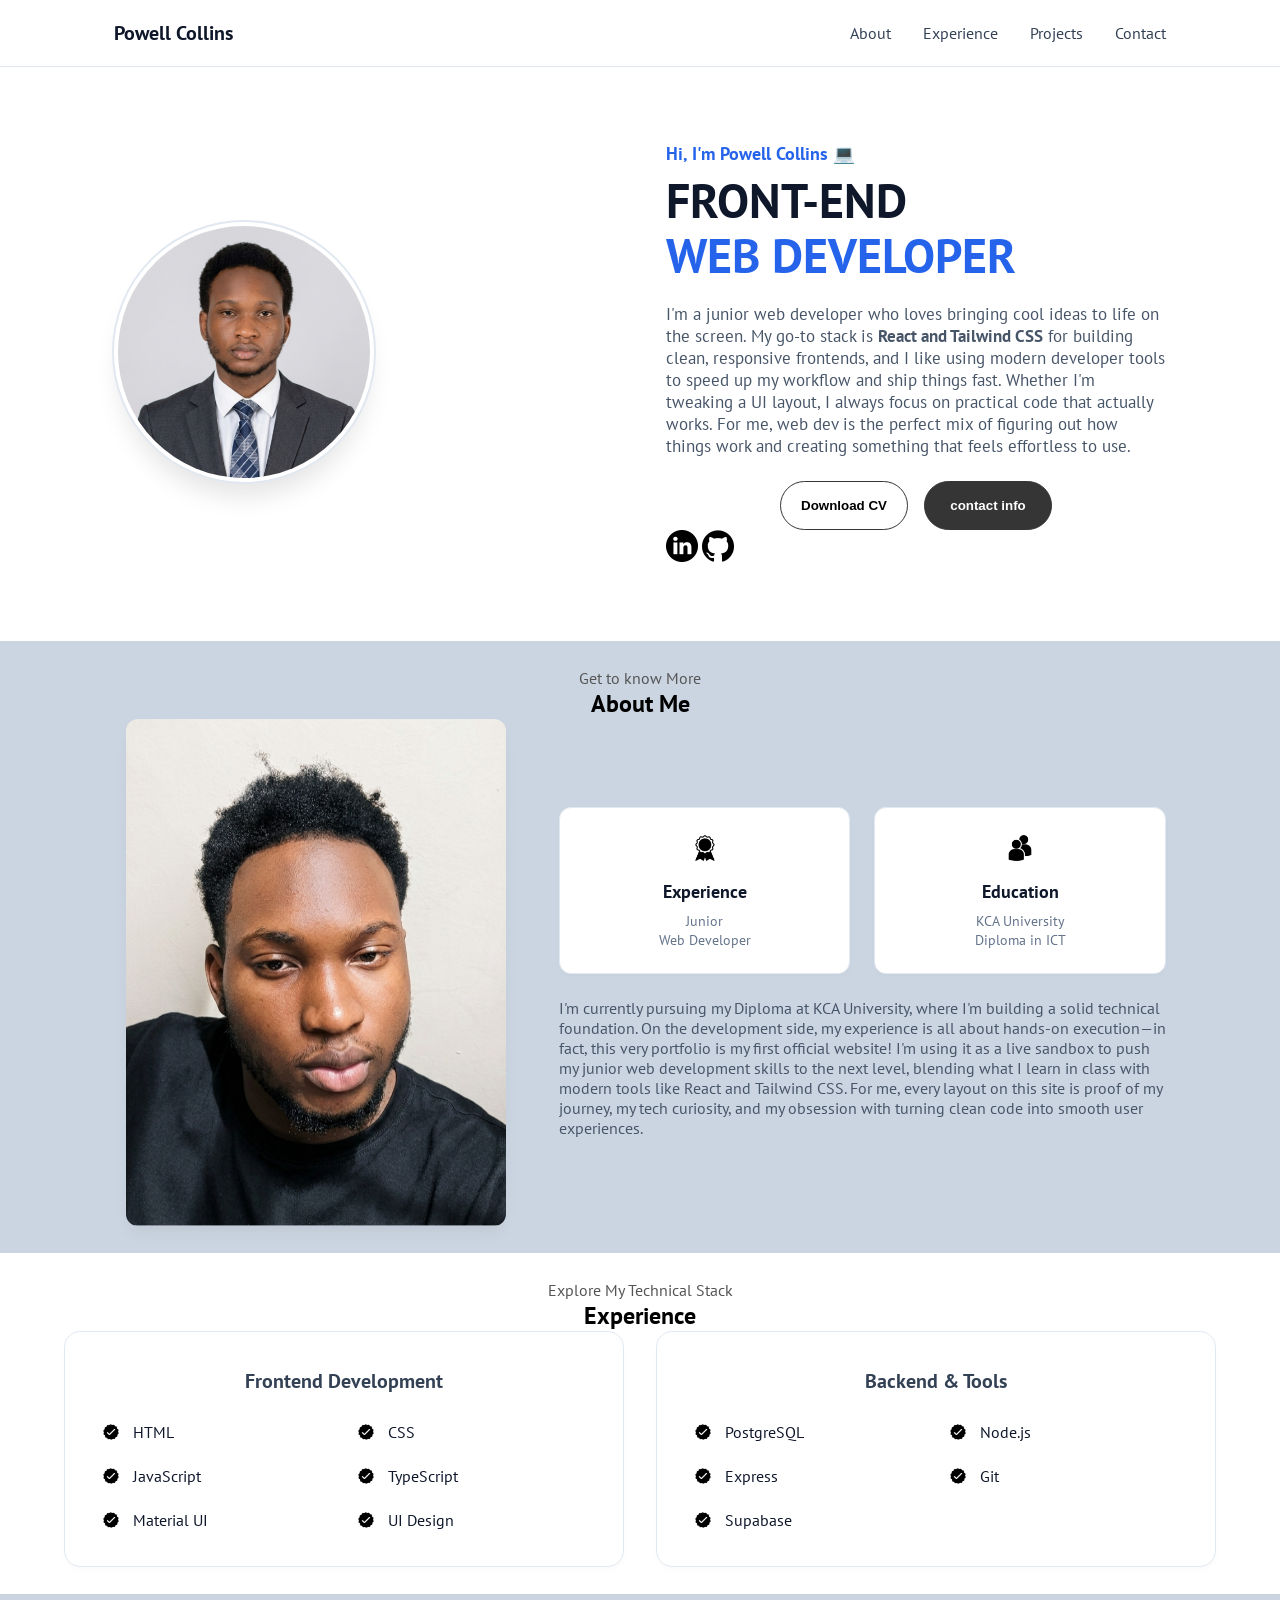
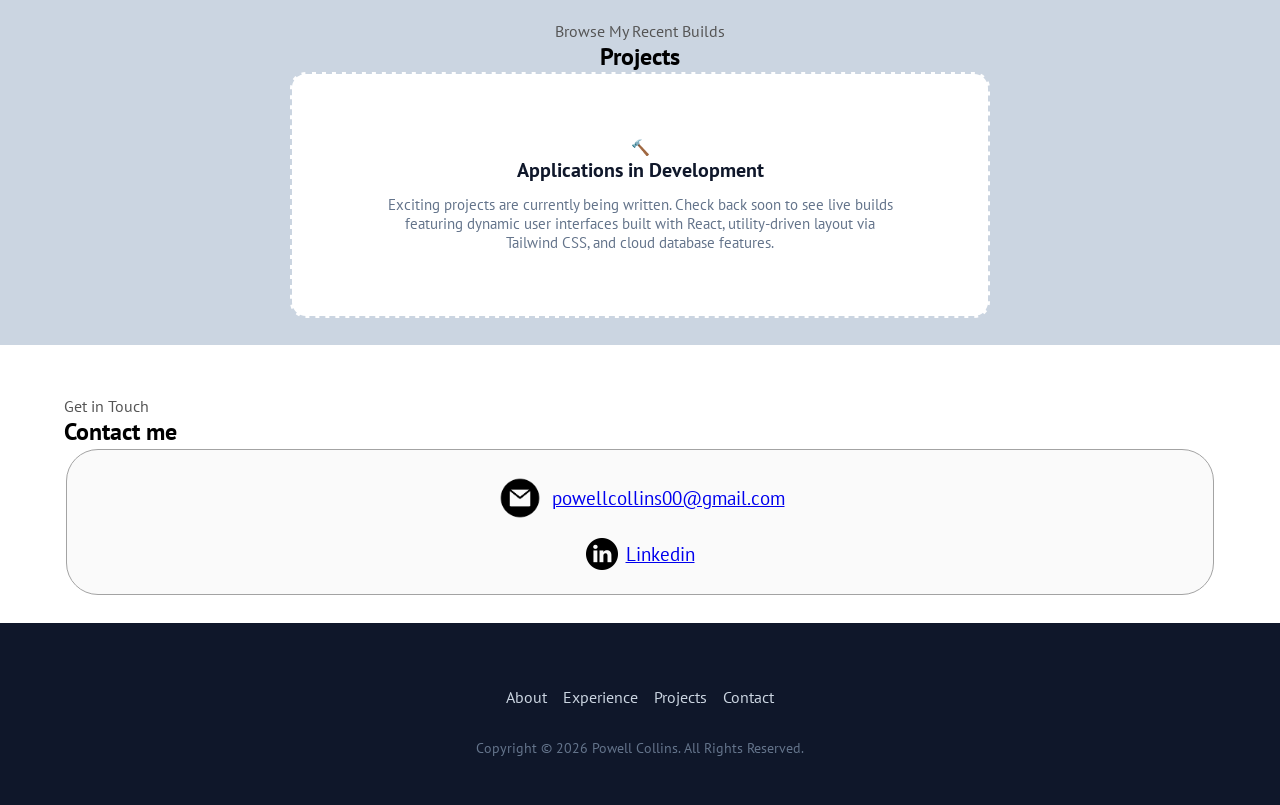
==== commit d6d9b4c3: "first launch" ====
--- a/index.html
+++ b/index.html
@@ -8,17 +8,17 @@
     <link rel="stylesheet" href="styles/mediaqueries.css">
 </head>
 <body>
-    <nav id="desktop-nav">
-        <div class="logo"> Powell Collins</div>
-        <div>
+    <header>
+     <nav class="nav-container" aria-label="Main Navigation">
+            <div class="logo">Powell Collins</div>
             <ul class="nav-links">
                 <li><a href="#about">About</a></li>
                 <li><a href="#experience">Experience</a></li>
                 <li><a href="#projects">Projects</a></li>
-                <li><a href="#contact">Contacts</a></li>
+                <li><a href="#contact">Contact</a></li>
             </ul>
-        </div>
-    </nav>
+        </nav>
+        </header>
     <nav id="hamburger-nav">
         <div class="logo"> Powell Collins</div>
         <div class="hamburger-menu">
@@ -35,18 +35,20 @@
             </div>
         </div>
     </nav>
-    <section id="profile">
-        <div class="section__pic-container">
-            <img class="profile-pic" src="./assets/profile pic.jpeg" alt="Powell Collins profile picture">
-        </div>
-      <div class="section__text">
-            <p class="section__text__p">Hi, I'm Powell Collins 💻</p>
-            <h1 class="title">FRONT-END <br> WEB DEVELOPER</h1>
-            <p class="section__text__p">I'm a junior web developer and vibe coder who just loves bringing cool ideas to life on the screen. My go-to stack is <strong>React and Tailwind CSS</strong> for building clean, 
-            responsive frontends, and I like using <strong>AI tools</strong> to speed up my workflow and ship things fast. Whether I'm tweaking a UI layout, 
-            I always focus on practical code that actually works. For me, web dev is the perfect mix of figuring out how things work and creating something that feels effortless to use.
-        </p>
-        <div class="btn-container">
+    <section id="hero" class="section-wrapper">
+            <div class="hero-container">
+                <div class="profile-pic-box">
+                    <img alt="Powell Collins professional portrait" src="./assets/profile pic.jpeg" class="profile-img">
+                </div>
+         <div class="hero-text-box">
+                    <p class="subtitle">Hi, I'm Powell Collins 💻</p>
+                    <h1 class="main-title">FRONT-END <br><span class="highlight">WEB DEVELOPER</span></h1>
+                    <p class="bio-text">
+                        I'm a junior web developer who loves bringing cool ideas to life on the screen. My go-to stack is <strong>React and Tailwind CSS</strong> for building clean, 
+                        responsive frontends, and I like using modern developer tools to speed up my workflow and ship things fast. Whether I'm tweaking a UI layout, 
+                        I always focus on practical code that actually works. For me, web dev is the perfect mix of figuring out how things work and creating something that feels effortless to use.
+                    </p>
+          <div class="btn-container">
             <button class="btn__color-2 btn" 
             onclick="window.open('./assets/RESUME.pdf')">Download CV
          </button>
@@ -56,7 +58,7 @@
             </div>
                <div class="social-containers">
                 <img src="./assets/linkedin.png" alt="My linkedin profile"
-               class="icon" onclick="location.href='https://www.linkedin.com/in/powell-collins-b70583198'">
+               class="icon" onclick="location.href='https://www.linkedin.com/in/powellcollins'">
                <img src="./assets/github.png" alt="My github profile"
              class="icon" onclick="location.href='https://www.github.com/Onyasswith2s'">
             </div>
--- a/styles/styles.css
+++ b/styles/styles.css
@@ -313,6 +313,7 @@
     grid-template-columns: 1fr 1fr;
     gap: 1.5rem;
     margin-bottom: 1.5rem;
+    min-width: 0;
 }
 
 .info-card {
@@ -322,8 +323,7 @@
     border-radius: 12px;
     text-align: center;
     box-shadow: 0 4px 6px -1px rgba(0, 0, 0, 0.02);
-    size: 3rem;
-    width: 15rem;
+    min-width: 0;
 }
 
 .card-icon {
@@ -542,4 +542,6 @@
 .copyright {
     font-size: 0.875rem;
     color: #64748b;
-}+}
+
+
--- a/styles/mediaqueries.css
+++ b/styles/mediaqueries.css
@@ -1,24 +1,56 @@
 /* ================================================================
-   RESPONSIVE BREAKPOINTS — Powell Collins Portfolio (v2 structure)
-   Covers: small phones, phones, tablets, laptops, laptop L, 4K
-   Matches current markup: header/.nav-container, .hero-container,
-   .about-grid, .experience-grid, .container, footer.foot
+   RESPONSIVE STYLES — Powell Collins Portfolio
+   ================================================================
+   PART A: Universal safety net — applies at EVERY screen size,
+   not just inside a breakpoint. This guarantees nothing can push
+   past the viewport edge even if a specific breakpoint below has
+   a gap or an element is added later without a matching rule.
    ================================================================ */
 
+*, *::before, *::after {
+  box-sizing: border-box;
+}
+
+html, body {
+  max-width: 100%;
+  overflow-x: hidden;
+}
+
+img, video, svg {
+  max-width: 100%;
+  height: auto;
+}
+
+/* Grid/flex children have a hidden default "minimum content width"
+   that can force overflow even when their track/parent is narrow.
+   This line is the single biggest fix for grids "ignoring" media
+   queries — it lets every grid item actually shrink when needed. */
+.hero-container,
+.hero-container > *,
+.about-grid,
+.about-grid > *,
+.card-grid,
+.card-grid > *,
+.experience-grid,
+.experience-grid > *,
+.skills-list,
+.skills-list > *,
+.tech-panel,
+.contact-info--upper-container,
+.contact-info-container {
+  min-width: 0;
+}
+
+section {
+  max-width: 100vw;
+}
+
 
 /* ================================================================
-   1. LAPTOP L / LARGE DESKTOP (1601px - 1920px)
+   PART B: BREAKPOINTS
    ================================================================ */
-@media screen and (min-width: 1601px) and (max-width: 1920px) {
-  section {
-    margin: 0 12rem;
-  }
-}
-
-
-/* ================================================================
-   2. 4K / ULTRA-WIDE DESKTOP (1921px and up)
-   ================================================================ */
+
+/* ---------------- 4K / ULTRA-WIDE (1921px+) ---------------- */
 @media screen and (min-width: 1921px) {
   body {
     max-width: 2400px;
@@ -50,20 +82,21 @@
   }
 }
 
-
-/* ================================================================
-   3. LAPTOPS (1301px - 1600px)
-   ================================================================ */
+/* ---------------- LAPTOP L (1601px - 1920px) ---------------- */
+@media screen and (min-width: 1601px) and (max-width: 1920px) {
+  section {
+    margin: 0 12rem;
+  }
+}
+
+/* ---------------- LAPTOPS (1301px - 1600px) ---------------- */
 @media screen and (min-width: 1301px) and (max-width: 1600px) {
   section {
     margin: 0 6rem;
   }
 }
 
-
-/* ================================================================
-   4. SMALL LAPTOPS / LARGE TABLETS LANDSCAPE (1025px - 1300px)
-   ================================================================ */
+/* ---------------- SMALL LAPTOPS (1025px - 1300px) ---------------- */
 @media screen and (min-width: 1025px) and (max-width: 1300px) {
   section {
     margin: 0 4rem;
@@ -87,11 +120,7 @@
   }
 }
 
-
-/* ================================================================
-   5. TABLETS — portrait iPad / Android tablets (901px - 1024px)
-   Nav still fits here; content starts stacking
-   ================================================================ */
+/* ---------------- TABLETS (901px - 1024px) ---------------- */
 @media screen and (min-width: 901px) and (max-width: 1024px) {
   section {
     margin: 0 3rem;
@@ -106,7 +135,6 @@
     gap: 1.25rem;
   }
 
-  /* Hero: stack picture above text once space gets tight */
   .hero-container {
     flex-direction: column;
     text-align: center;
@@ -127,7 +155,6 @@
     justify-content: center;
   }
 
-  /* About: single column, image above content */
   .about-grid {
     grid-template-columns: 1fr;
     gap: 2rem;
@@ -142,17 +169,12 @@
     max-width: 320px;
   }
 
-  /* Experience: keep two columns, still fits comfortably */
   .experience-grid {
     gap: 1.5rem;
   }
 }
 
-
-/* ================================================================
-   6. NAV SWITCH POINT — from here down, hamburger nav takes over
-   (max-width: 900px)
-   ================================================================ */
+/* ---------------- NAV SWITCH (max-width: 900px) ---------------- */
 @media screen and (max-width: 900px) {
   header {
     display: none;
@@ -176,16 +198,8 @@
   }
 }
 
-
-/* ================================================================
-   7. LARGE PHONES / SMALL TABLETS (601px - 900px)
-   e.g. iPhone Pro Max landscape, small Android tablets, iPad Mini portrait
-   ================================================================ */
+/* ---------------- LARGE PHONES / SMALL TABLETS (601px - 900px) ---------------- */
 @media screen and (min-width: 601px) and (max-width: 900px) {
-
-  html, body {
-    overflow-x: hidden;
-  }
 
   section {
     margin: 0 2rem;
@@ -193,7 +207,6 @@
     padding-bottom: 3vh;
   }
 
-  /* HERO */
   .hero-container {
     flex-direction: column;
     text-align: center;
@@ -226,7 +239,6 @@
     margin-top: 1rem;
   }
 
-  /* ABOUT */
   .about-grid {
     grid-template-columns: 1fr;
     gap: 1.75rem;
@@ -242,10 +254,10 @@
   }
 
   .card-grid {
+    grid-template-columns: 1fr 1fr;
     gap: 1rem;
   }
 
-  /* EXPERIENCE */
   .experience-grid {
     grid-template-columns: 1fr;
     gap: 1.5rem;
@@ -259,13 +271,11 @@
     grid-template-columns: 1fr 1fr;
   }
 
-  /* PROJECTS */
   .placeholder-project-card {
     padding: 2.5rem 1.5rem;
     max-width: 100%;
   }
 
-  /* CONTACT */
   #contact {
     margin-top: 1.5rem;
   }
@@ -274,23 +284,14 @@
     flex-direction: column;
   }
 
-  /* FOOTER */
   .footer-links {
     flex-wrap: wrap;
     gap: 1rem 1.5rem;
   }
 }
 
-
-/* ================================================================
-   8. PHONES — iOS & Android (401px - 600px)
-   ================================================================ */
+/* ---------------- PHONES (401px - 600px) ---------------- */
 @media screen and (min-width: 401px) and (max-width: 600px) {
-
-  html, body {
-    overflow-x: hidden;
-    width: 100%;
-  }
 
   section {
     margin: 0 1.5rem;
@@ -302,7 +303,6 @@
     padding: 1rem;
   }
 
-  /* HERO */
   .hero-container {
     flex-direction: column;
     text-align: center;
@@ -344,7 +344,6 @@
     margin-top: 1rem;
   }
 
-  /* ABOUT */
   .about-grid {
     grid-template-columns: 1fr;
     gap: 1.5rem;
@@ -372,7 +371,6 @@
     font-size: 0.95rem;
   }
 
-  /* EXPERIENCE */
   .experience-grid {
     grid-template-columns: 1fr;
     gap: 1.25rem;
@@ -387,12 +385,10 @@
     gap: 1rem;
   }
 
-  /* PROJECTS */
   .placeholder-project-card {
     padding: 2rem 1.25rem;
   }
 
-  /* CONTACT */
   #contact {
     margin-top: 1.5rem;
   }
@@ -406,7 +402,6 @@
     text-align: center;
   }
 
-  /* FOOTER */
   footer {
     padding: 2.5rem 1rem 2rem;
   }
@@ -417,12 +412,7 @@
   }
 }
 
-
-/* ================================================================
-   8.5. QUICK-ACCESS NAV (max-width: 450px)
-   On the smallest devices, pin the nav to the top of the screen
-   so it's always reachable without scrolling back up
-   ================================================================ */
+/* ---------------- QUICK-ACCESS NAV (max-width: 450px) ---------------- */
 @media screen and (max-width: 450px) {
   #hamburger-nav {
     position: fixed;
@@ -436,12 +426,10 @@
     box-shadow: 0 1px 4px rgba(0, 0, 0, 0.08);
   }
 
-  /* Push page content down so the fixed nav doesn't cover it */
   #hero {
     padding-top: calc(10vh + 1.5rem);
   }
 
-  /* Keep the dropdown menu anchored under the fixed bar */
   .menu-links {
     position: fixed;
     top: 10vh;
@@ -449,17 +437,8 @@
   }
 }
 
-
-/* ================================================================
-   9. SMALL PHONES (max-width: 400px)
-   e.g. iPhone SE, compact Android phones
-   ================================================================ */
+/* ---------------- SMALL PHONES (max-width: 400px) ---------------- */
 @media screen and (max-width: 400px) {
-
-  html, body {
-    overflow-x: hidden;
-    width: 100%;
-  }
 
   section {
     margin: 0 1rem;
@@ -475,7 +454,6 @@
     font-size: 1.05rem;
   }
 
-  /* HERO */
   .hero-container {
     flex-direction: column;
     text-align: center;
@@ -522,7 +500,6 @@
     margin-top: 0.8rem;
   }
 
-  /* ABOUT */
   .about-grid {
     grid-template-columns: 1fr;
     gap: 1.2rem;
@@ -540,17 +517,20 @@
   .card-grid {
     grid-template-columns: 1fr;
     gap: 0.8rem;
+    align-items: center;
+    margin-left: 3.7rem;
   }
 
   .info-card {
     padding: 0.8rem;
+    width: 200px;
+    justify-items: center;
   }
 
   .about-narrative {
     font-size: 0.85rem;
   }
 
-  /* EXPERIENCE */
   .experience-grid {
     grid-template-columns: 1fr;
     gap: 1rem;
@@ -569,7 +549,6 @@
     gap: 0.75rem;
   }
 
-  /* PROJECTS */
   .placeholder-project-card {
     padding: 1.75rem 1rem;
   }
@@ -578,7 +557,6 @@
     font-size: 1.05rem;
   }
 
-  /* CONTACT */
   #contact {
     margin-top: 1.2rem;
   }
@@ -591,7 +569,6 @@
     font-size: 0.95rem;
   }
 
-  /* FOOTER */
   footer {
     padding: 2rem 0.75rem 1.5rem;
   }
@@ -602,4 +579,4 @@
     gap: 0.75rem;
     margin-bottom: 1.5rem;
   }
-}
+}
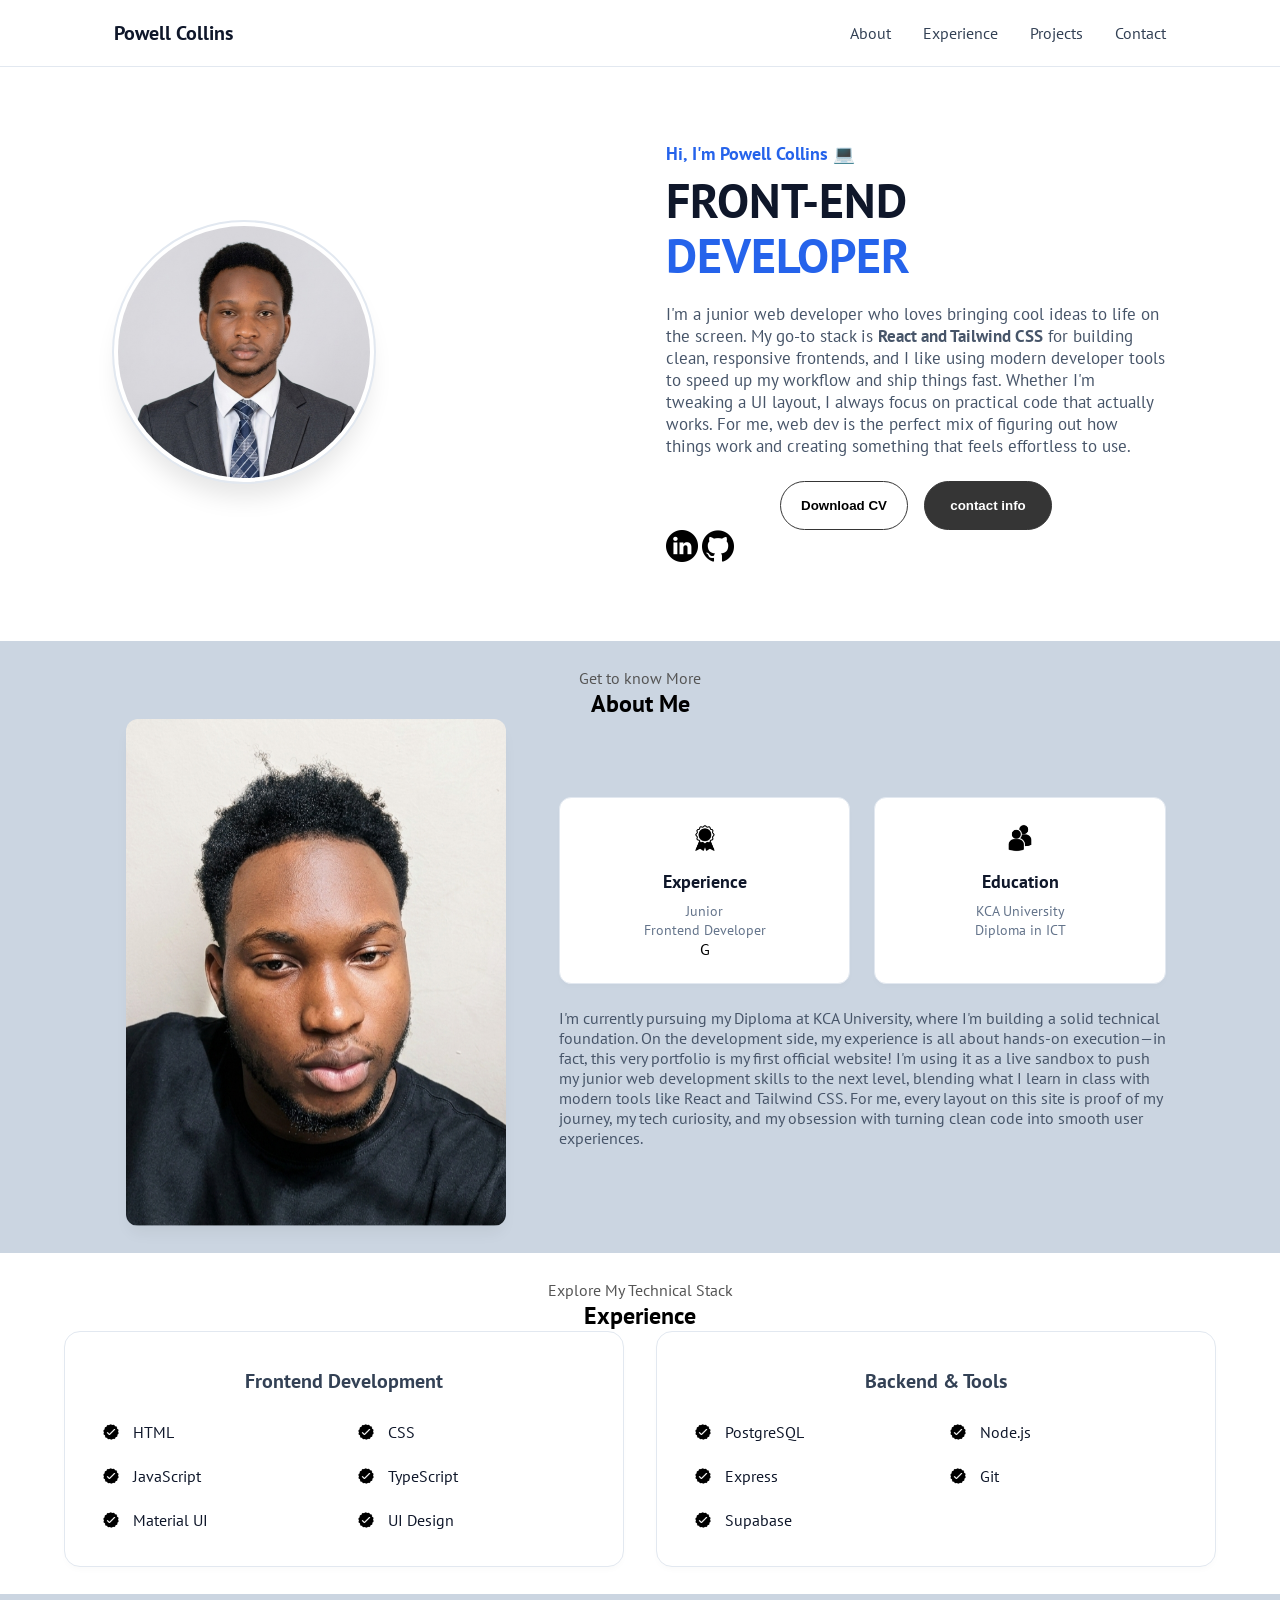
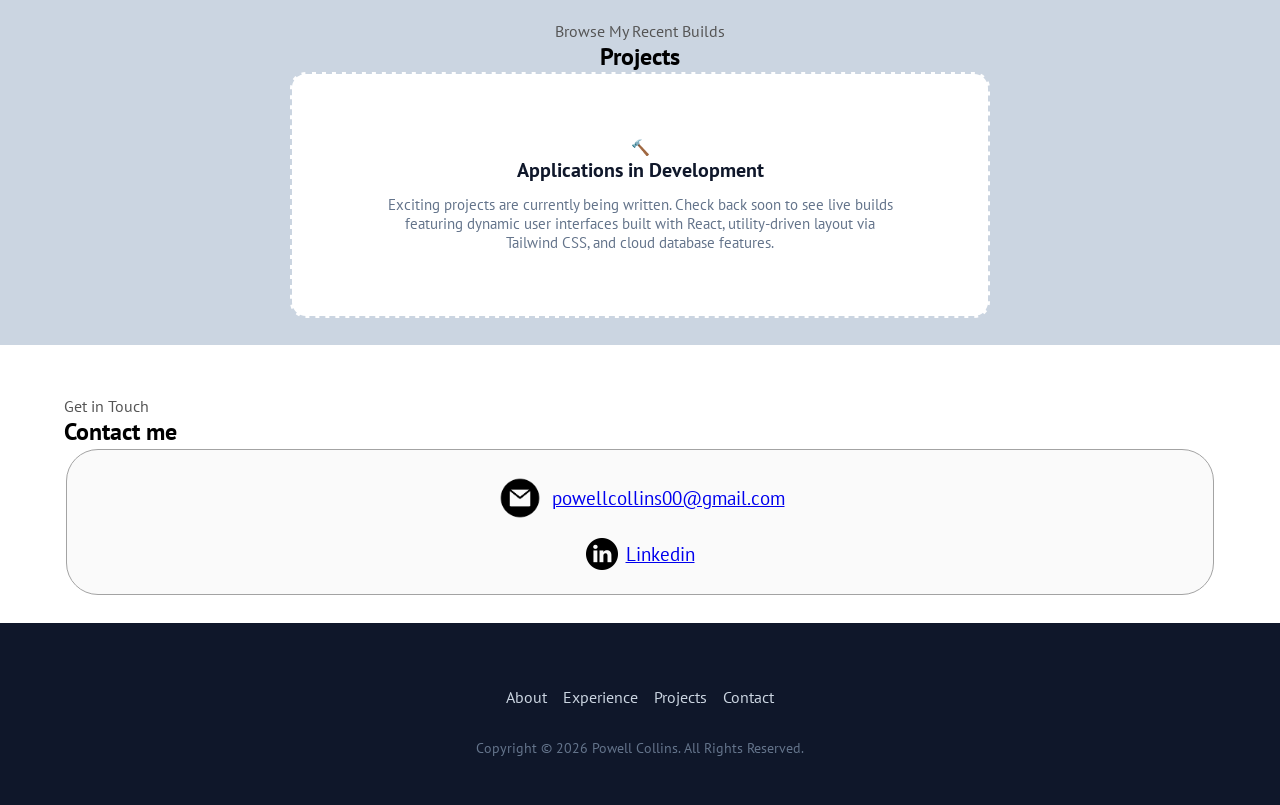
==== commit f4dcc548: "changed the main titttle from frontend web developer to frontend developer" ====
--- a/index.html
+++ b/index.html
@@ -42,7 +42,7 @@
                 </div>
          <div class="hero-text-box">
                     <p class="subtitle">Hi, I'm Powell Collins 💻</p>
-                    <h1 class="main-title">FRONT-END <br><span class="highlight">WEB DEVELOPER</span></h1>
+                    <h1 class="main-title">FRONT-END <br><span class="highlight">DEVELOPER</span></h1>
                     <p class="bio-text">
                         I'm a junior web developer who loves bringing cool ideas to life on the screen. My go-to stack is <strong>React and Tailwind CSS</strong> for building clean, 
                         responsive frontends, and I like using modern developer tools to speed up my workflow and ship things fast. Whether I'm tweaking a UI layout, 
@@ -50,7 +50,7 @@
                     </p>
           <div class="btn-container">
             <button class="btn__color-2 btn" 
-            onclick="window.open('./assets/RESUME.pdf')">Download CV
+            onclick="window.open('assets/Powell_Collins_CV_3.pdf')">Download CV 
          </button>
             <button class="btn__color-1 btn" 
             onclick="location.href='./#contact'">contact info
@@ -78,7 +78,7 @@
                             <div class="info-card">
                                 <img alt="" src="./assets/experience.png" class="card-icon">
                                 <h3>Experience</h3>
-                                <p>Junior<br>Web Developer</p>
+                                <p>Junior<br>Frontend Developer</p>G
                             </div>
                             <div class="info-card">
                                 <img alt="" src="./assets/education.png" class="card-icon">
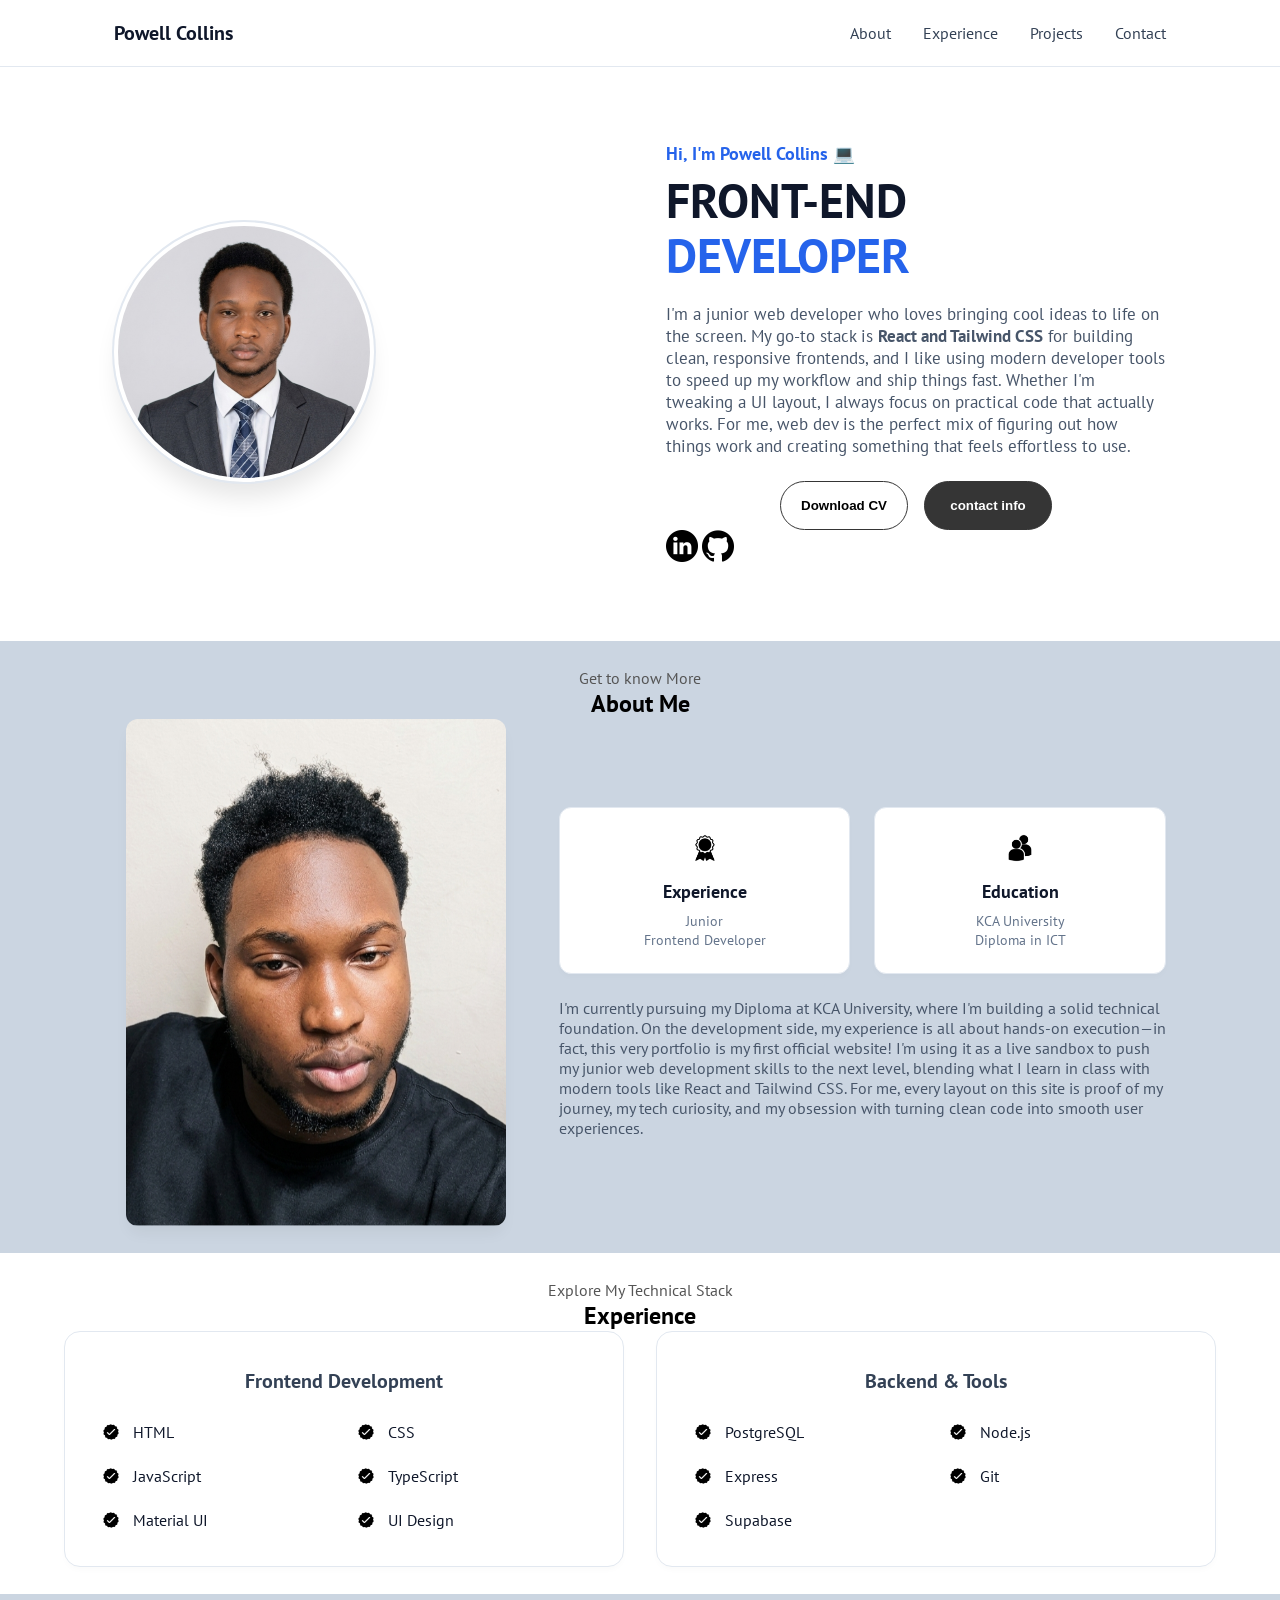
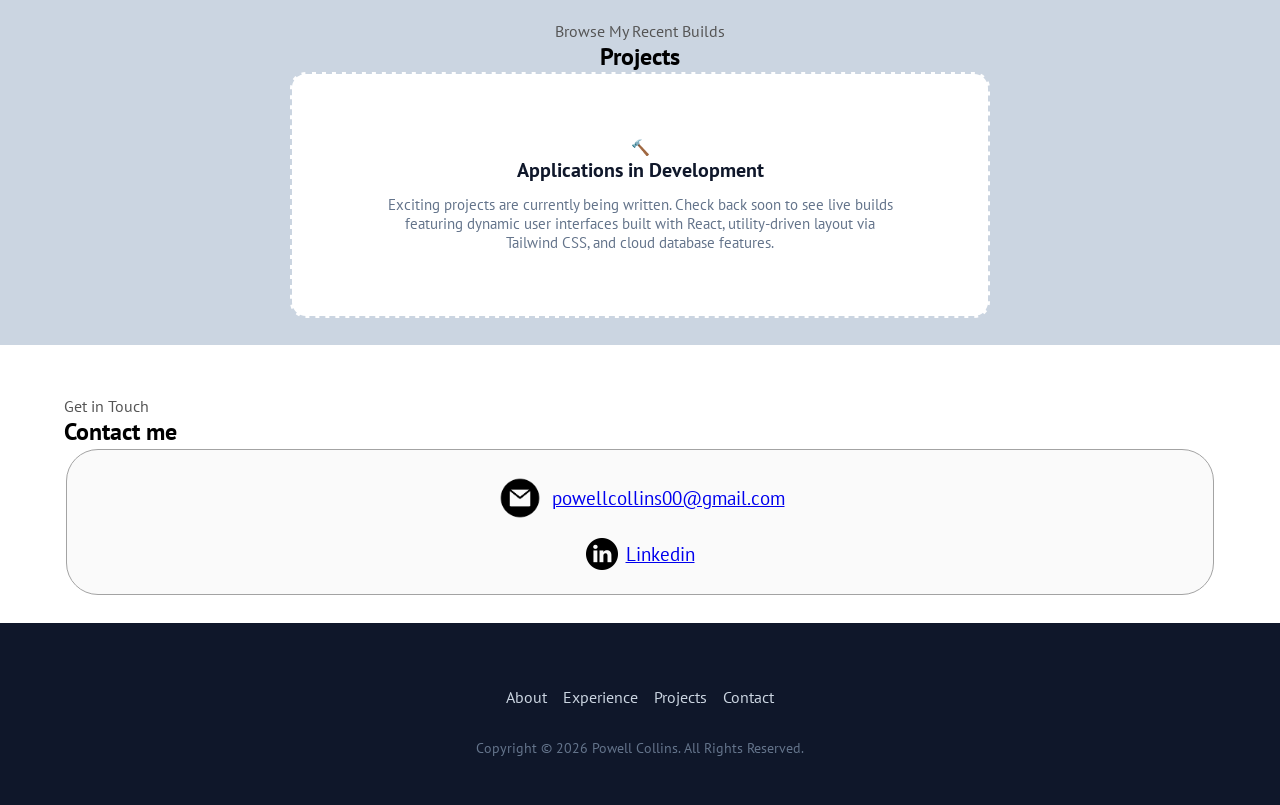
==== commit 1746f51e: "changed the main tittle to just front end devoper" ====
--- a/index.html
+++ b/index.html
@@ -78,7 +78,7 @@
                             <div class="info-card">
                                 <img alt="" src="./assets/experience.png" class="card-icon">
                                 <h3>Experience</h3>
-                                <p>Junior<br>Frontend Developer</p>G
+                                <p>Junior<br>Frontend Developer</p>
                             </div>
                             <div class="info-card">
                                 <img alt="" src="./assets/education.png" class="card-icon">
